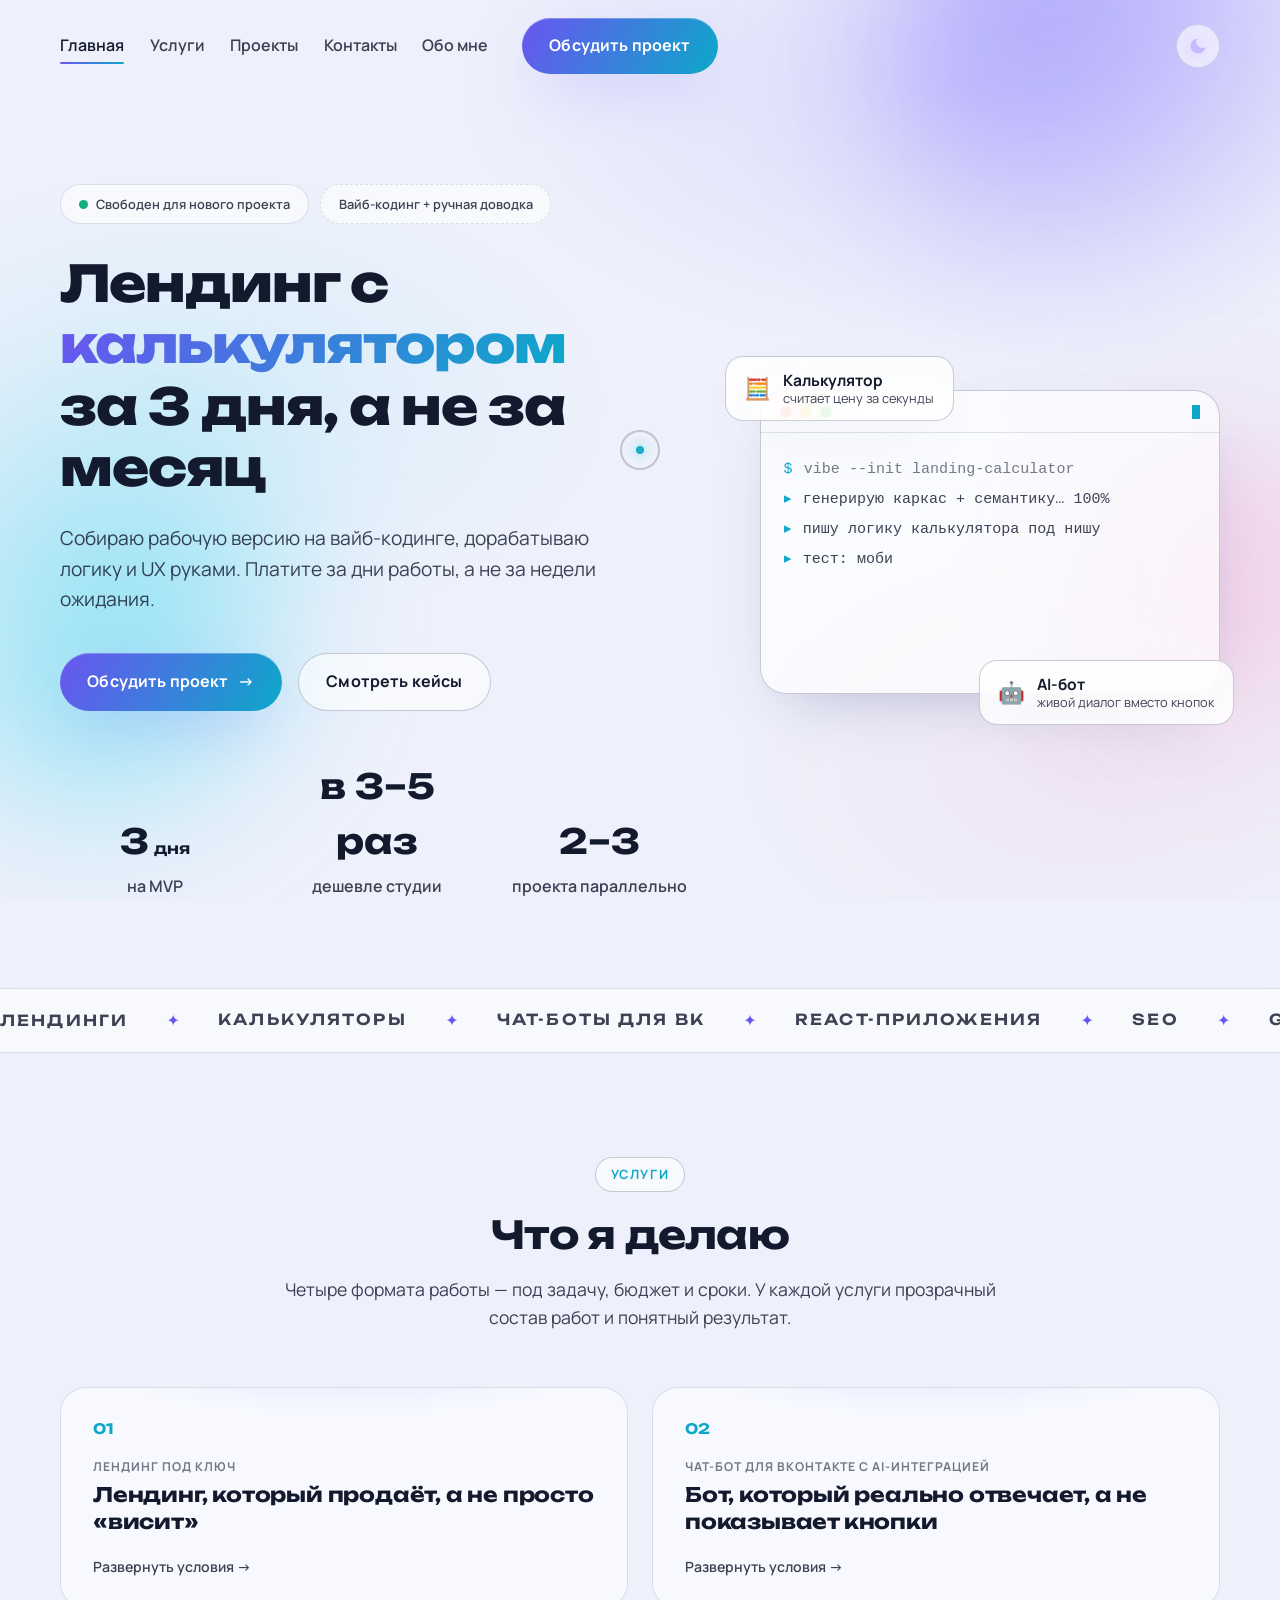
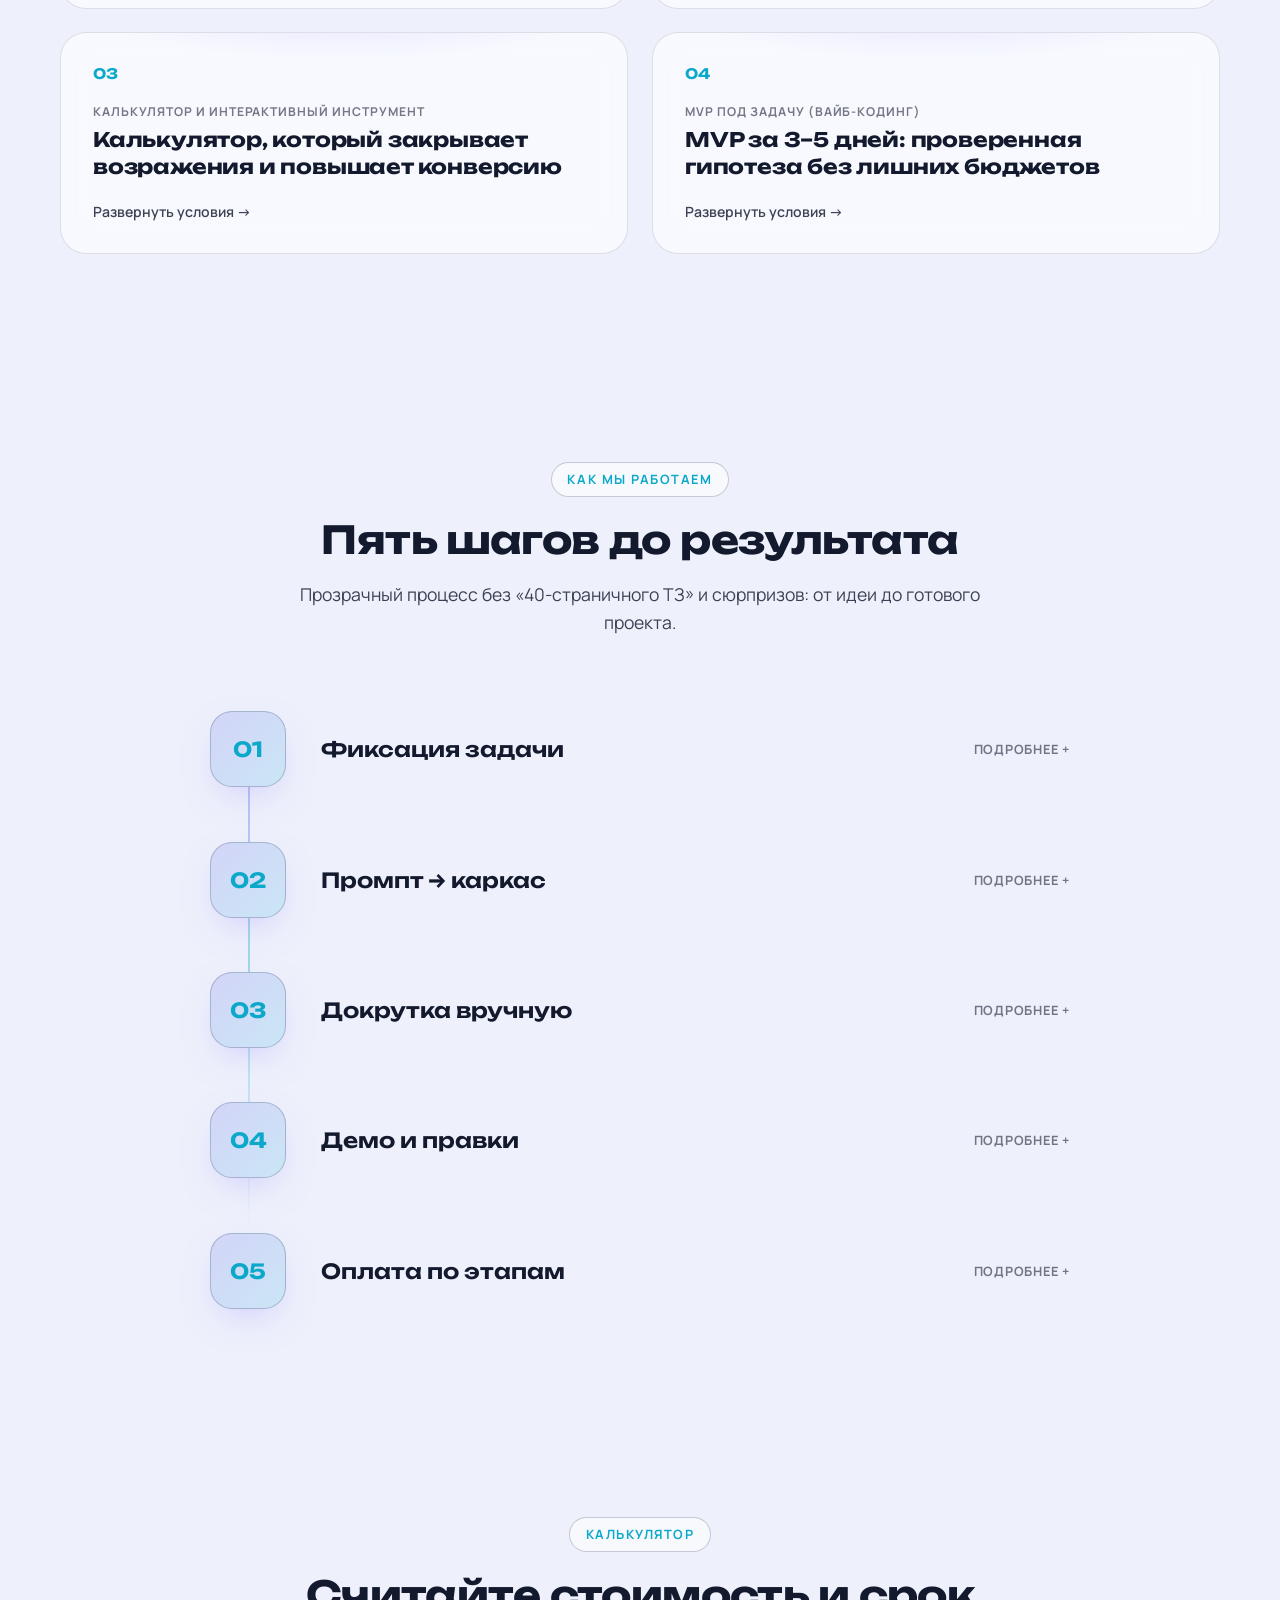
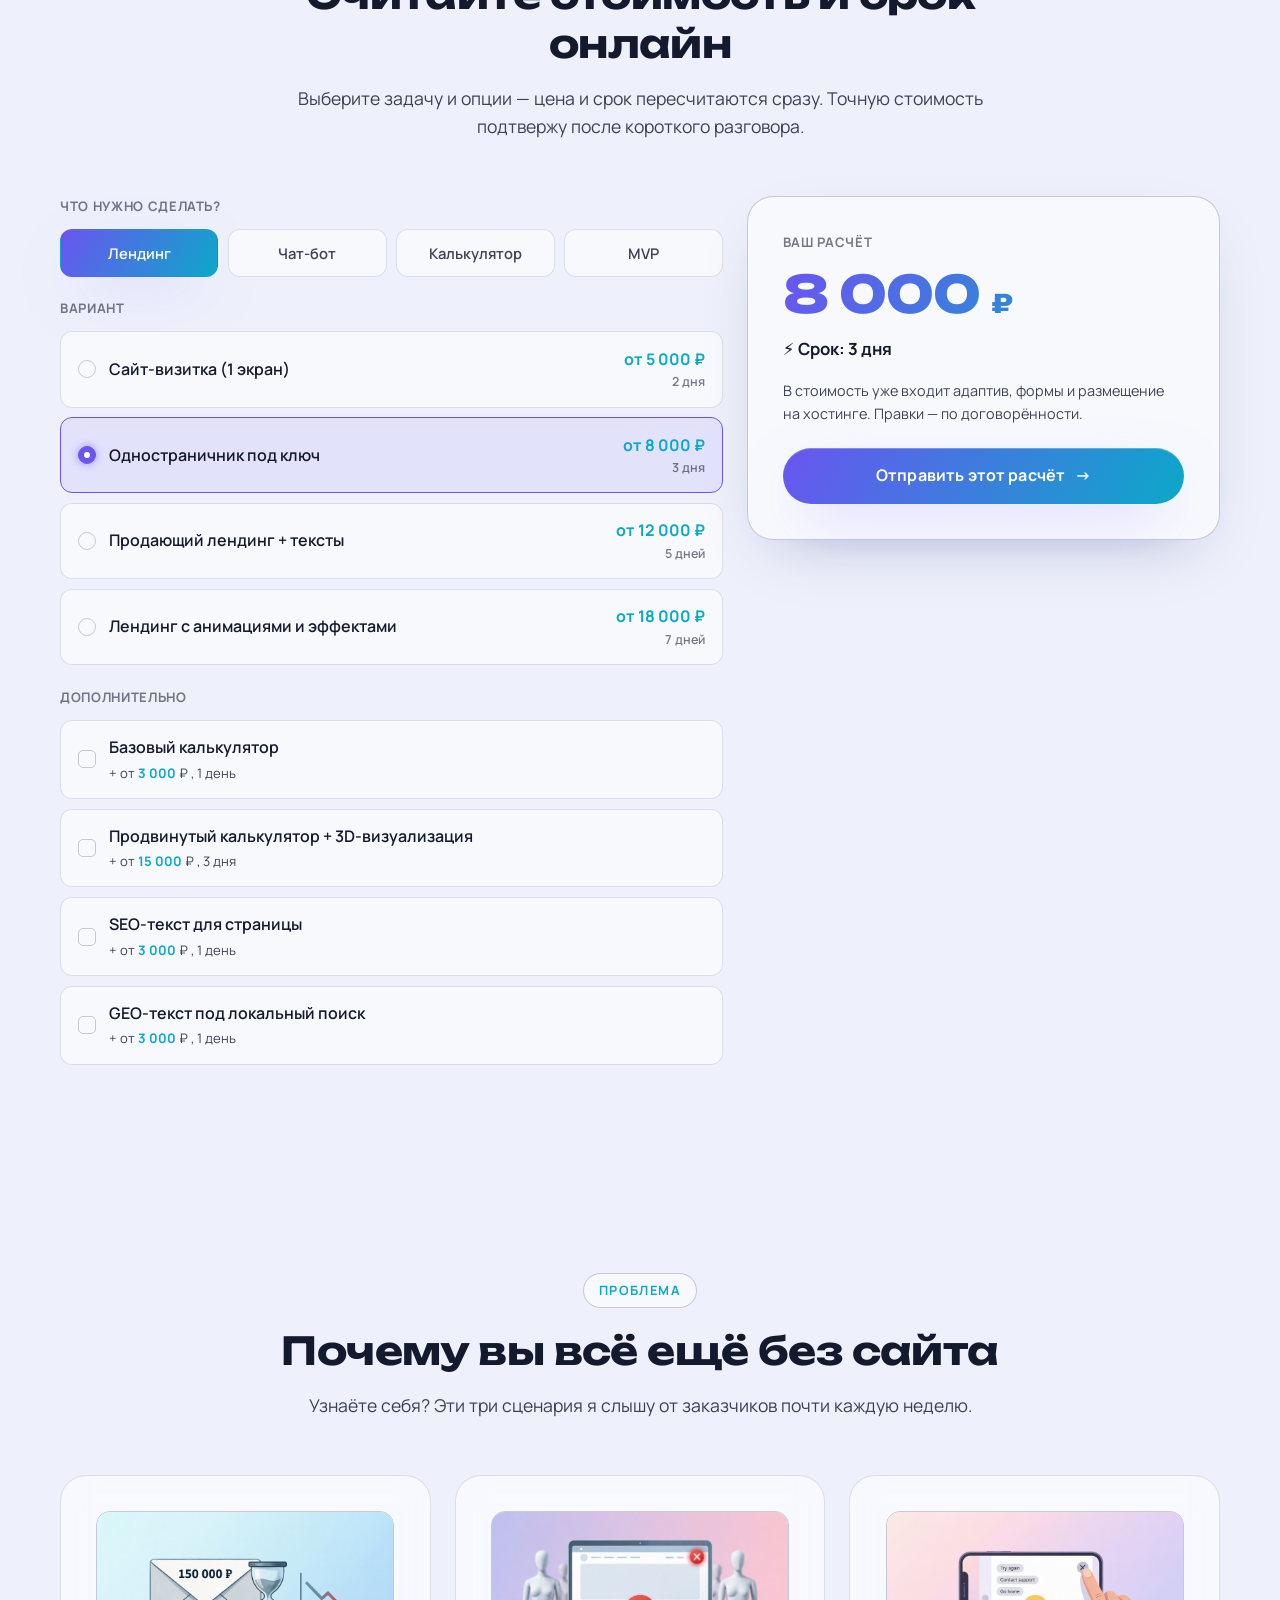
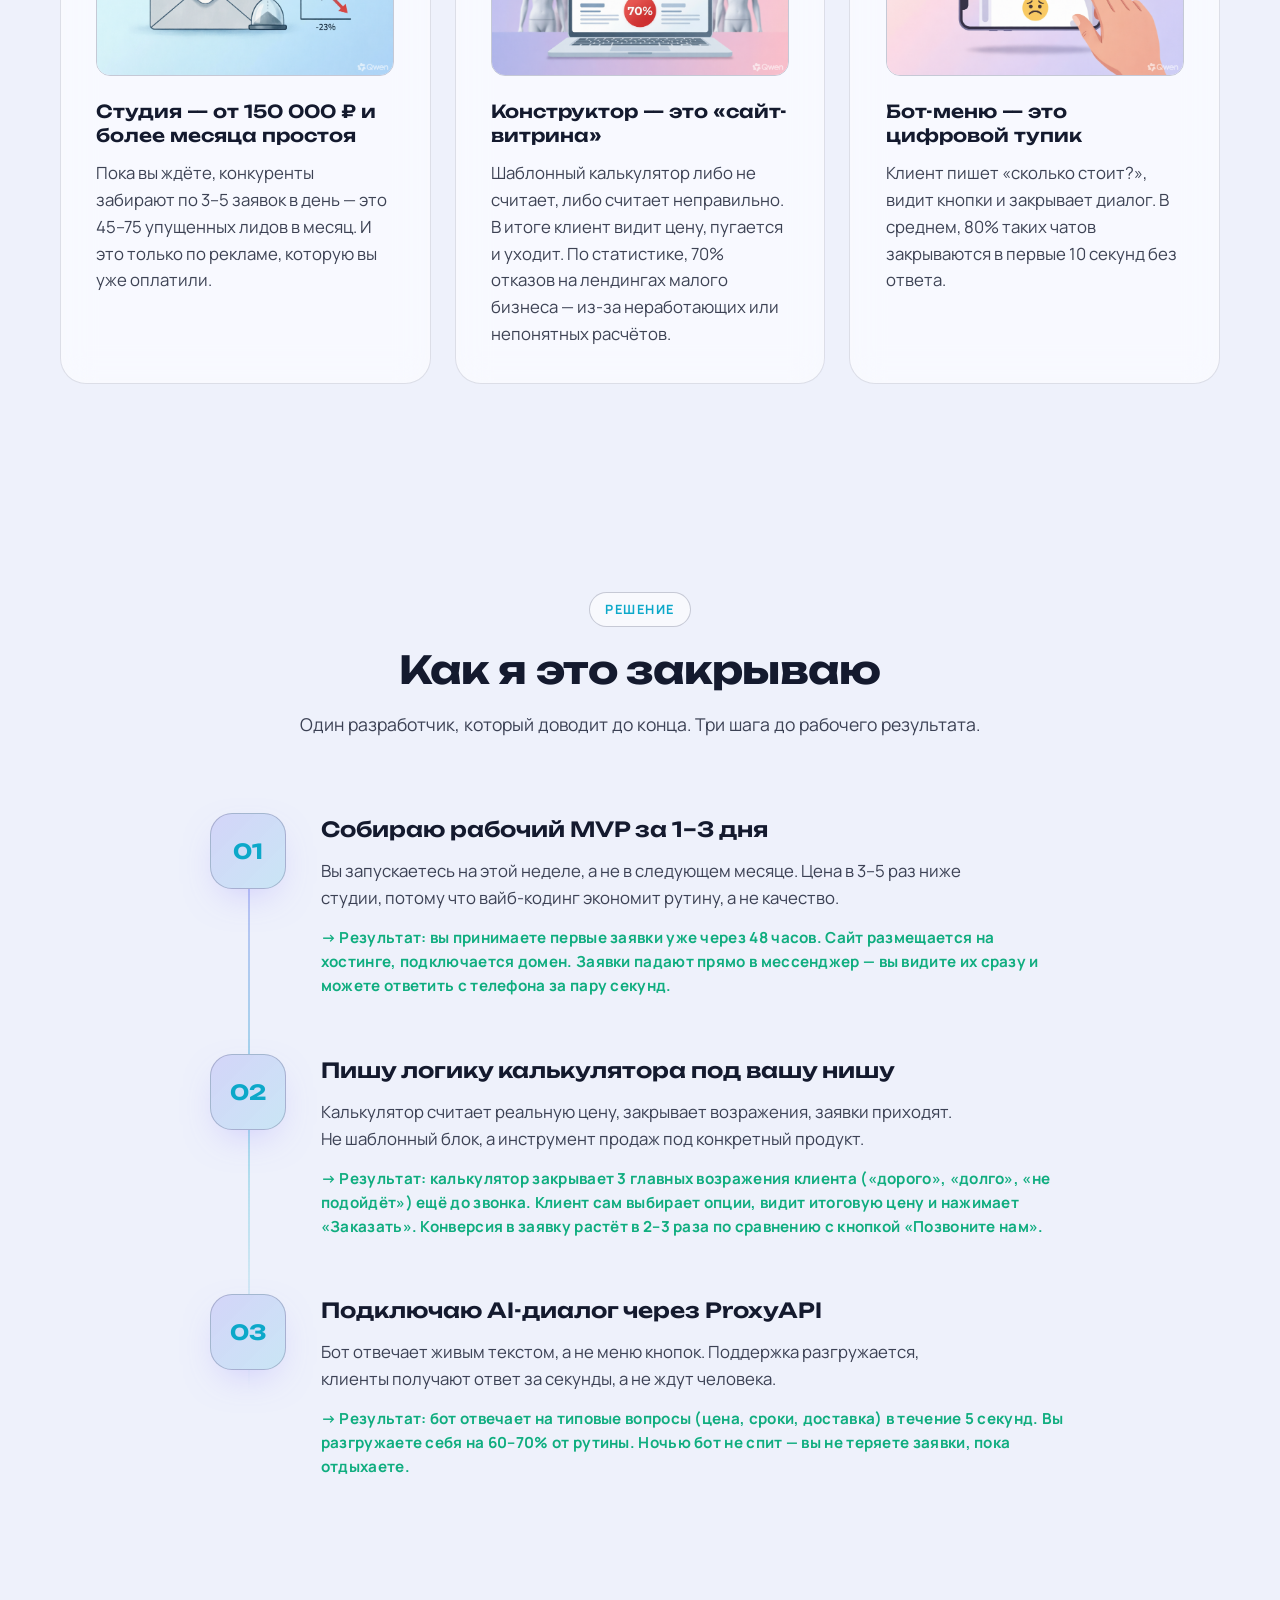
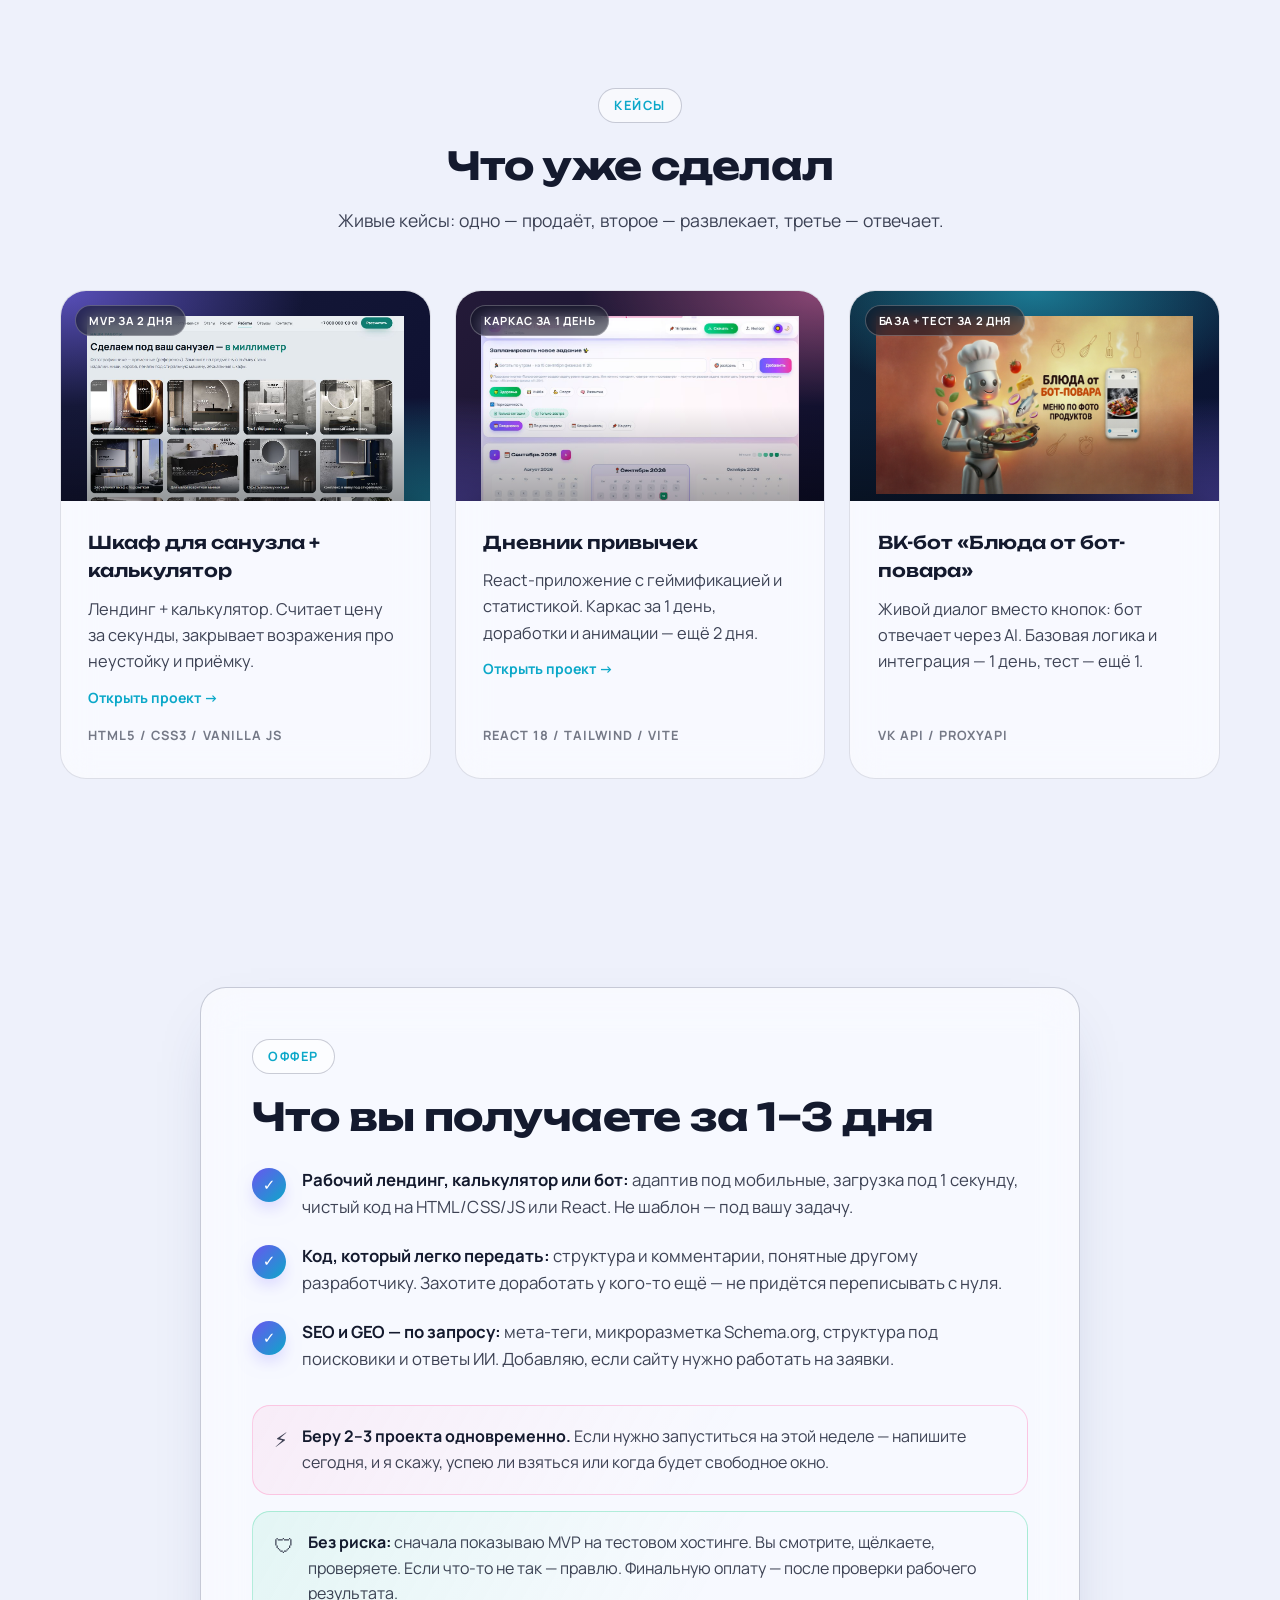
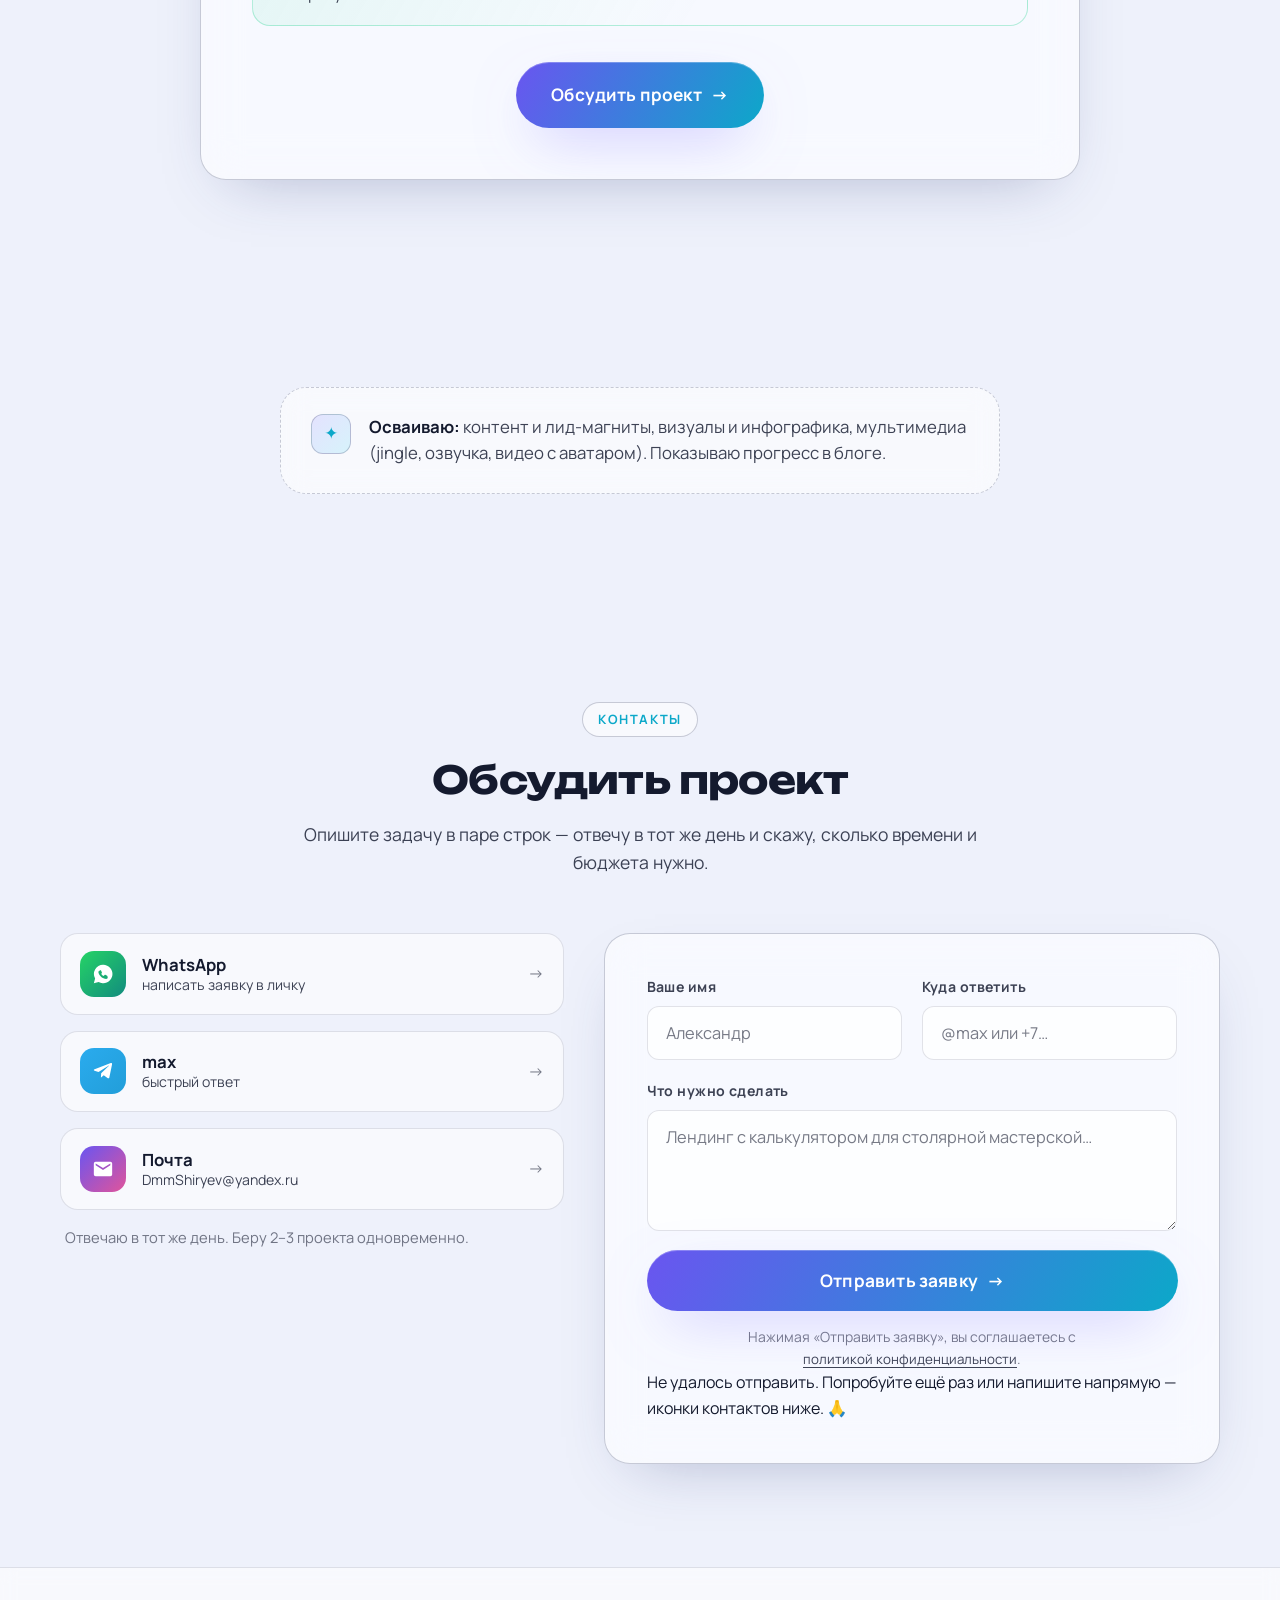
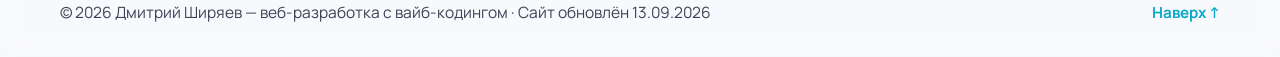
==== index.html @ 28374de6 "Portfolio landing: sites and Telegram bots in 1-3 days + GEO/SEO markup" ====
<!DOCTYPE html>
<html lang="ru">
  <head>
    <meta charset="UTF-8" />
    <meta name="viewport" content="width=device-width, initial-scale=1.0" />
    <title>Дмитрий Ширяев — сайт, калькулятор или бот за 1–3 дня</title>
    <meta name="description" content="Вайб-кодинг + ручная доработка. Рабочий сайт, калькулятор или чат-бот за 1–3 дня. В 3–5 раз дешевле студии. Без шаблонов." />
    <link rel="canonical" href="/" />
    <meta property="og:title" content="Дмитрий Ширяев — сайт или бот за 1–3 дня" />
    <meta property="og:description" content="Лендинг с калькулятором за 3 дня, а не за месяц. Вайб-кодинг + ручная доработка логики и UX." />
    <meta property="og:type" content="website" />
    <meta property="og:locale" content="ru_RU" />
    <meta property="og:url" content="https://dmitry-shiryaev.vercel.app/" />
    <meta name="author" content="Дмитрий Ширяев" />
    <script type="application/ld+json">
    {
      "@context": "https://schema.org",
      "@graph": [
        {
          "@type": "WebSite",
          "@id": "https://dmitry-shiryaev.vercel.app/#website",
          "name": "Дмитрий Ширяев — веб-разработчик",
          "alternateName": "Лендинги, калькуляторы, чат-боты за 1–3 дня",
          "url": "https://dmitry-shiryaev.vercel.app/",
          "inLanguage": "ru",
          "publisher": { "@id": "https://dmitry-shiryaev.vercel.app/#person" }
        },
        {
          "@type": "Person",
          "@id": "https://dmitry-shiryaev.vercel.app/#person",
          "name": "Дмитрий Ширяев",
          "url": "https://dmitry-shiryaev.vercel.app/",
          "jobTitle": "Веб-разработчик (вайб-кодинг)",
          "email": "mailto:DmmShiryev@yandex.ru",
          "knowsAbout": ["лендинги", "калькуляторы цен", "чат-боты с ИИ", "MVP", "SEO", "GEO-продвижение"],
          "sameAs": [
            "https://max.ru/u/f9LHodD0cOKdJPhYGMLWhbecW1BcaRQ_45GFe5sC0_zaYHqW1RkVtHioQXk",
            "https://github.com/dmmshiryaev-bit",
            "https://dmmshiryaev-bit.github.io/habit-tracker"
          ]
        },
        {
          "@type": "WebPage",
          "@id": "https://dmitry-shiryaev.vercel.app/#webpage",
          "url": "https://dmitry-shiryaev.vercel.app/",
          "name": "Дмитрий Ширяев — сайт, калькулятор или бот за 1–3 дня",
          "description": "Вайб-кодинг + ручная доработка. Рабочий сайт, калькулятор или чат-бот за 1–3 дня.",
          "isPartOf": { "@id": "https://dmitry-shiryaev.vercel.app/#website" },
          "about": { "@id": "https://dmitry-shiryaev.vercel.app/#person" },
          "inLanguage": "ru",
          "datePublished": "2026-09-13",
          "dateModified": "2026-09-13"
        }
      ]
    }
    </script>
    <link rel="preconnect" href="https://fonts.googleapis.com" />
    <link rel="preconnect" href="https://fonts.gstatic.com" crossorigin />
    <link href="https://fonts.googleapis.com/css2?family=Manrope:wght@400;500;600;700;800&family=Unbounded:wght@400;500;600;700;800&display=swap" rel="stylesheet" />
    <link rel="stylesheet" href="css/style.css?v=23" />
  </head>
  <body>
    <div class="bg" aria-hidden="true">
      <div class="orb orb--a" data-depth="0.25"></div>
      <div class="orb orb--b" data-depth="0.45"></div>
      <div class="orb orb--c" data-depth="0.15"></div>
      <div class="bg__grid"></div>
    </div>

    <div class="cursor" aria-hidden="true">
      <div class="cursor__dot"></div>
      <div class="cursor__ring"></div>
    </div>

    <header class="header">
      <div class="container header__inner">
        <nav class="nav" id="nav">
          <a href="#hero" class="nav__link">Главная</a>
          <a href="#services" class="nav__link">Услуги</a>
          <a href="#projects" class="nav__link">Проекты</a>
          <a href="#contact" class="nav__link">Контакты</a>
          <a href="about.html" class="nav__link">Обо мне</a>
          <a href="#contact" class="btn btn--primary nav__cta">Обсудить проект</a>
        </nav>
        <div class="header__actions">
          <button class="theme-toggle" id="themeToggle" aria-label="Переключить тему">
            <svg class="theme-toggle__icon theme-toggle__icon--sun" viewBox="0 0 24 24" fill="none" stroke="currentColor" stroke-width="2" stroke-linecap="round">
              <circle cx="12" cy="12" r="4.5"></circle>
              <path d="M12 1.5v2.5M12 20v2.5M3.34 3.34l1.77 1.77M18.89 18.89l1.77 1.77M1.5 12H4M20 12h2.5M3.34 20.66l1.77-1.77M18.89 5.11l1.77-1.77"></path>
            </svg>
            <svg class="theme-toggle__icon theme-toggle__icon--moon" viewBox="0 0 24 24" fill="currentColor">
              <path d="M21 12.79A9 9 0 1 1 11.21 3a7 7 0 0 0 9.79 9.79Z"></path>
            </svg>
          </button>
          <button class="burger" id="burger" aria-label="Меню" aria-expanded="false">
            <span class="burger__line"></span>
            <span class="burger__line"></span>
            <span class="burger__line"></span>
          </button>
        </div>
      </div>
    </header>

    <main>
      <section class="hero" id="hero">
        <div class="container hero__grid">
          <div class="hero__content">
            <div class="hero__badges reveal">
              <span class="chip"><span class="chip__dot"></span>Свободен для нового проекта</span>
              <span class="chip chip--ghost">Вайб-кодинг + ручная доводка</span>
            </div>

            <h1 class="hero__title reveal" data-delay="100">
              Лендинг с <span class="grad">калькулятором</span><br />
              за 3 дня, а не за месяц
            </h1>

            <p class="hero__subtitle reveal" data-delay="200">
              Собираю рабочую версию на вайб-кодинге, дорабатываю логику и UX руками.
              Платите за дни работы, а не за недели ожидания.
            </p>

            <div class="hero__cta reveal" data-delay="300">
              <a href="#contact" class="btn btn--primary" data-magnetic>
                <span class="btn__label">Обсудить проект</span>
                <span class="btn__arrow">→</span>
              </a>
              <a href="#projects" class="btn btn--ghost" data-magnetic>
                <span class="btn__label">Смотреть кейсы</span>
              </a>
            </div>

            <div class="hero__stats reveal" data-delay="400">
              <div class="stat">
                <span class="stat__num"><span data-count="3">0</span><span class="stat__suffix">дня</span></span>
                <span class="stat__label">на MVP</span>
              </div>
              <div class="stat">
                <span class="stat__num">в <span data-count="3">0</span>–<span data-count="5">0</span> раз</span>
                <span class="stat__label">дешевле студии</span>
              </div>
              <div class="stat">
                <span class="stat__num"><span data-count="2">0</span>–<span data-count="3">0</span></span>
                <span class="stat__label">проекта параллельно</span>
              </div>
            </div>
          </div>

          <div class="hero__visual reveal" data-delay="250" data-parallax-scroll="0.12">
            <div class="terminal tilt" data-tilt>
              <div class="terminal__bar">
                <span class="terminal__dot terminal__dot--red"></span>
                <span class="terminal__dot terminal__dot--yellow"></span>
                <span class="terminal__dot terminal__dot--green"></span>
                <span class="terminal__type" id="terminalType"></span>
              </div>
              <div class="terminal__body" id="terminalBody"></div>
            </div>
            <div class="hero__card-float hero__card-float--a" data-depth="0.35">
              <span class="hero__card-float-icon">🧮</span>
              <div class="hero__card-float-text">
                <strong>Калькулятор</strong>
                <span>считает цену за секунды</span>
              </div>
            </div>
            <div class="hero__card-float hero__card-float--b" data-depth="0.5">
              <span class="hero__card-float-icon">🤖</span>
              <div class="hero__card-float-text">
                <strong>AI-бот</strong>
                <span>живой диалог вместо кнопок</span>
              </div>
            </div>
          </div>
        </div>
      </section>

      <div class="marquee" aria-hidden="true">
        <div class="marquee__track">
          <span>Лендинги</span><i>✦</i>
          <span>Калькуляторы</span><i>✦</i>
          <span>Чат-боты для ВК</span><i>✦</i>
          <span>React-приложения</span><i>✦</i>
          <span>SEO</span><i>✦</i>
          <span>GEO</span><i>✦</i>
          <span>Вайб-кодинг</span><i>✦</i>
          <span>Лендинги</span><i>✦</i>
          <span>Калькуляторы</span><i>✦</i>
          <span>Чат-боты для ВК</span><i>✦</i>
          <span>React-приложения</span><i>✦</i>
          <span>SEO</span><i>✦</i>
          <span>GEO</span><i>✦</i>
          <span>Вайб-кодинг</span><i>✦</i>
        </div>
      </div>

      <section class="section services" id="services">
        <div class="container">
          <div class="section__head reveal">
            <span class="section__tag">Услуги</span>
            <h2 class="section__title">Что я делаю</h2>
            <p class="section__sub">Четыре формата работы — под задачу, бюджет и сроки. У каждой услуги прозрачный состав работ и понятный результат.</p>
          </div>

          <div class="services__grid">
            <button type="button" class="service-tile reveal" data-service-open="serviceModal1" aria-haspopup="dialog">
              <span class="service-tile__num">01</span>
              <span class="service-tile__label">Лендинг под ключ</span>
              <h3 class="service-tile__title">Лендинг, который продаёт, а не просто «висит»</h3>
              <span class="service-tile__hint">Развернуть условия →</span>
            </button>

            <button type="button" class="service-tile reveal" data-delay="100" data-service-open="serviceModal2" aria-haspopup="dialog">
              <span class="service-tile__num">02</span>
              <span class="service-tile__label">Чат-бот для ВКонтакте с AI-интеграцией</span>
              <h3 class="service-tile__title">Бот, который реально отвечает, а не показывает кнопки</h3>
              <span class="service-tile__hint">Развернуть условия →</span>
            </button>

            <button type="button" class="service-tile reveal" data-delay="200" data-service-open="serviceModal3" aria-haspopup="dialog">
              <span class="service-tile__num">03</span>
              <span class="service-tile__label">Калькулятор и интерактивный инструмент</span>
              <h3 class="service-tile__title">Калькулятор, который закрывает возражения и повышает конверсию</h3>
              <span class="service-tile__hint">Развернуть условия →</span>
            </button>

            <button type="button" class="service-tile reveal" data-delay="300" data-service-open="serviceModal4" aria-haspopup="dialog">
              <span class="service-tile__num">04</span>
              <span class="service-tile__label">MVP под задачу (вайб-кодинг)</span>
              <h3 class="service-tile__title">MVP за 3–5 дней: проверенная гипотеза без лишних бюджетов</h3>
              <span class="service-tile__hint">Развернуть условия →</span>
            </button>
          </div>
        </div>
      </section>

      <section class="section process">
        <div class="container">
          <div class="section__head reveal">
            <span class="section__tag">Как мы работаем</span>
            <h2 class="section__title">Пять шагов до результата</h2>
            <p class="section__sub">Прозрачный процесс без «40-страничного ТЗ» и сюрпризов: от идеи до готового проекта.</p>
          </div>

          <div class="solution__list process__list">
            <article class="solution-item reveal">
              <button type="button" class="solution-item__toggle" aria-expanded="false" aria-controls="processStep1">
                <span class="solution-item__num">01</span>
                <span class="solution-item__text">
                  <span class="solution-item__name">Фиксация задачи</span>
                </span>
                <span class="solution-item__hint" aria-hidden="true"></span>
              </button>
              <div class="solution-item__panel" id="processStep1">
                <p>
                  Ты присылаешь идею, примеры, боли. Я задаю уточняющие вопросы и фиксирую
                  требования в одном документе — без 40 страниц.
                </p>
              </div>
            </article>
            <article class="solution-item reveal" data-delay="100">
              <button type="button" class="solution-item__toggle" aria-expanded="false" aria-controls="processStep2">
                <span class="solution-item__num">02</span>
                <span class="solution-item__text">
                  <span class="solution-item__name">Промпт → каркас</span>
                </span>
                <span class="solution-item__hint" aria-hidden="true"></span>
              </button>
              <div class="solution-item__panel" id="processStep2">
                <p>Генерирую базовый код в Open Code. Это экономит 1–2 дня на рутине.</p>
              </div>
            </article>
            <article class="solution-item reveal" data-delay="200">
              <button type="button" class="solution-item__toggle" aria-expanded="false" aria-controls="processStep3">
                <span class="solution-item__num">03</span>
                <span class="solution-item__text">
                  <span class="solution-item__name">Докрутка вручную</span>
                </span>
                <span class="solution-item__hint" aria-hidden="true"></span>
              </button>
              <div class="solution-item__panel" id="processStep3">
                <p>
                  Добавляю логику, UX, анимации, тесты. Проверяю на реальных сценариях:
                  что если нажать не туда, что если медленный интернет.
                </p>
              </div>
            </article>
            <article class="solution-item reveal" data-delay="300">
              <button type="button" class="solution-item__toggle" aria-expanded="false" aria-controls="processStep4">
                <span class="solution-item__num">04</span>
                <span class="solution-item__text">
                  <span class="solution-item__name">Демо и правки</span>
                </span>
                <span class="solution-item__hint" aria-hidden="true"></span>
              </button>
              <div class="solution-item__panel" id="processStep4">
                <p>
                  Показываю MVP на тестовом хостинге. Ты щёлкаешь, проверяешь.
                  Если нужно — правлю.
                </p>
              </div>
            </article>
            <article class="solution-item reveal" data-delay="400">
              <button type="button" class="solution-item__toggle" aria-expanded="false" aria-controls="processStep5">
                <span class="solution-item__num">05</span>
                <span class="solution-item__text">
                  <span class="solution-item__name">Оплата по этапам</span>
                </span>
                <span class="solution-item__hint" aria-hidden="true"></span>
              </button>
              <div class="solution-item__panel" id="processStep5">
                <div class="process__pay">
                  <h4 class="process__pay-title">Схема оплаты — прозрачная и безопасная для обеих сторон</h4>
                  <p class="process__pay-intro">Плати поэтапно — без стресса и рисков. Я не прошу 100 % вперёд.</p>
                  <ul class="process__pay-list">
                    <li>
                      <span class="process__pay-percent">40 %</span>
                      <span class="process__pay-desc">— когда утвердили задачу и договорились по срокам. Это фиксирует старт: я беру проект в работу, мы двигаемся дальше.</span>
                    </li>
                    <li>
                      <span class="process__pay-percent">40 %</span>
                      <span class="process__pay-desc">— когда ты видишь первый рабочий результат (MVP) и понимаешь, что идём в нужную сторону. На этом этапе ты уже можешь пощёлкать, проверить логику, дать первые правки.</span>
                    </li>
                    <li>
                      <span class="process__pay-percent">20 %</span>
                      <span class="process__pay-desc">— в самом конце, когда всё докручено, загружено и готово к работе: правки учтены, деплой сделан, доступы и материалы переданы.</span>
                    </li>
                  </ul>
                  <p class="process__pay-closing">Никаких сюрпризов: ты контролируешь процесс на каждом этапе, а я делаю так, чтобы тебе хотелось спокойно закрыть финальный платёж. 😊</p>
                </div>
              </div>
            </article>
          </div>
        </div>
      </section>

      <section class="section calculator" id="calc">
        <div class="container">
          <div class="section__head reveal">
            <span class="section__tag">Калькулятор</span>
            <h2 class="section__title">Считайте стоимость и срок онлайн</h2>
            <p class="section__sub">Выберите задачу и опции — цена и срок пересчитаются сразу. Точную стоимость подтвержу после короткого разговора.</p>
          </div>

          <div class="calc reveal">
            <div class="calc__side">
              <div class="calc__pool">
                <span class="calc__label">Что нужно сделать?</span>
                <div class="calc__services">
                  <button type="button" class="calc-service is-active" data-calc-service="landing">Лендинг</button>
                  <button type="button" class="calc-service" data-calc-service="bot">Чат-бот</button>
                  <button type="button" class="calc-service" data-calc-service="calc">Калькулятор</button>
                  <button type="button" class="calc-service" data-calc-service="mvp">MVP</button>
                </div>
              </div>

              <div class="calc__pool">
                <span class="calc__label">Вариант</span>
                <div class="calc__radios" id="calcBase"></div>
              </div>

              <div class="calc__pool">
                <span class="calc__label">Дополнительно</span>
                <div class="calc__checks" id="calcOptions"></div>
              </div>
            </div>

            <div class="calc__result">
              <span class="calc__label">Ваш расчёт</span>
              <div class="calc__price"><span id="calcPrice">6 000</span> <span class="calc__cur">₽</span></div>
              <div class="calc__time" id="calcTime">Срок: 2–3 дня</div>
              <p class="calc__note">В стоимость уже входит адаптив, формы и размещение на хостинге. Правки — по договорённости.</p>
              <a href="#contact" class="btn btn--primary calc__cta" id="calcSubmit">
                <span class="btn__label">Отправить этот расчёт</span>
                <span class="btn__arrow">→</span>
              </a>
            </div>
          </div>
        </div>
      </section>

      <section class="section pains" id="about">
        <div class="container">
          <div class="section__head reveal">
            <span class="section__tag">Проблема</span>
            <h2 class="section__title">Почему вы всё ещё без сайта</h2>
            <p class="section__sub">Узнаёте себя? Эти три сценария я слышу от заказчиков почти каждую неделю.</p>
          </div>

          <div class="pains__grid reveal-group">
            <article class="card-tile card-tile--pain">
              <img class="card-tile__img" src="img/Студия.png" alt="Студия" />
              <h3 class="card-tile__title">Студия — от 150 000 ₽ и более месяца простоя</h3>
              <p class="card-tile__text">
                Пока вы ждёте, конкуренты забирают по 3–5 заявок в день — это 45–75
                упущенных лидов в месяц. И это только по рекламе, которую вы уже
                оплатили.
              </p>
            </article>
            <article class="card-tile card-tile--pain">
              <img class="card-tile__img" src="img/Калькулятор.png" alt="Калькулятор" />
              <h3 class="card-tile__title">Конструктор — это «сайт-витрина»</h3>
              <p class="card-tile__text">
                Шаблонный калькулятор либо не считает, либо считает неправильно. В итоге
                клиент видит цену, пугается и уходит. По статистике, 70% отказов на
                лендингах малого бизнеса — из-за неработающих или непонятных расчётов.
              </p>
            </article>
            <article class="card-tile card-tile--pain">
              <img class="card-tile__img" src="img/чатт_бот.png" alt="Чат-бот" />
              <h3 class="card-tile__title">Бот-меню — это цифровой тупик</h3>
              <p class="card-tile__text">
                Клиент пишет «сколько стоит?», видит кнопки и закрывает диалог. В
                среднем, 80% таких чатов закрываются в первые 10 секунд без ответа.
              </p>
            </article>
          </div>
        </div>
      </section>

      <section class="section solution" id="process">
        <div class="container">
          <div class="section__head reveal">
            <span class="section__tag">Решение</span>
            <h2 class="section__title">Как я это закрываю</h2>
            <p class="section__sub">Один разработчик, который доводит до конца. Три шага до рабочего результата.</p>
          </div>

          <div class="solution__list">
            <article class="solution-item reveal">
              <span class="solution-item__num">01</span>
              <div class="solution-item__content">
                <h3>Собираю рабочий MVP за 1–3 дня</h3>
                <p>
                  Вы запускаетесь на этой неделе, а не в следующем месяце. Цена в 3–5 раз ниже
                  студии, потому что вайб-кодинг экономит рутину, а не качество.
                </p>
                <span class="solution-item__result">→ Результат: вы принимаете первые заявки уже через 48 часов. Сайт размещается на хостинге, подключается домен. Заявки падают прямо в мессенджер — вы видите их сразу и можете ответить с телефона за пару секунд.</span>
              </div>
            </article>
            <article class="solution-item reveal" data-delay="100">
              <span class="solution-item__num">02</span>
              <div class="solution-item__content">
                <h3>Пишу логику калькулятора под вашу нишу</h3>
                <p>
                  Калькулятор считает реальную цену, закрывает возражения, заявки приходят.
                  Не шаблонный блок, а инструмент продаж под конкретный продукт.
                </p>
                <span class="solution-item__result">→ Результат: калькулятор закрывает 3 главных возражения клиента («дорого», «долго», «не подойдёт») ещё до звонка. Клиент сам выбирает опции, видит итоговую цену и нажимает «Заказать». Конверсия в заявку растёт в 2–3 раза по сравнению с кнопкой «Позвоните нам».</span>
              </div>
            </article>
            <article class="solution-item reveal" data-delay="200">
              <span class="solution-item__num">03</span>
              <div class="solution-item__content">
                <h3>Подключаю AI-диалог через ProxyAPI</h3>
                <p>
                  Бот отвечает живым текстом, а не меню кнопок. Поддержка разгружается,
                  клиенты получают ответ за секунды, а не ждут человека.
                </p>
                <span class="solution-item__result">→ Результат: бот отвечает на типовые вопросы (цена, сроки, доставка) в течение 5 секунд. Вы разгружаете себя на 60–70% от рутины. Ночью бот не спит — вы не теряете заявки, пока отдыхаете.</span>
              </div>
            </article>
          </div>
        </div>
      </section>

      <section class="section projects" id="projects">
        <div class="container">
          <div class="section__head reveal">
            <span class="section__tag">Кейсы</span>
            <h2 class="section__title">Что уже сделал</h2>
            <p class="section__sub">Живые кейсы: одно — продаёт, второе — развлекает, третье — отвечает.</p>
          </div>

          <div class="projects__grid reveal-group">
            <article class="project-card tilt" data-tilt>
              <div class="project-card__screen project-card__screen--calc">
                <img class="project-card__img" src="img/шкаф.jpg" alt="Лендинг с калькулятором — Шкаф для санузла" loading="lazy" />
                <span class="project-card__tag">MVP за 2 дня</span>
              </div>
              <div class="project-card__body">
                <h3 class="project-card__title">Шкаф для санузла + калькулятор</h3>
                <p class="project-card__desc">
                  Лендинг + калькулятор. Считает цену за секунды, закрывает возражения про
                  неустойку и приёмку.
                </p>
                <a class="project-card__link" href="https://billowing-boat-d3ac.dmmshiryaev.workers.dev/" target="_blank" rel="noopener">Открыть проект →</a>
                <div class="project-card__meta">HTML5 / CSS3 / Vanilla JS</div>
              </div>
            </article>

            <article class="project-card tilt" data-tilt>
              <div class="project-card__screen project-card__screen--habit">
                <img class="project-card__img" src="img/трекер привычек.jpg" alt="Дневник привычек — трекер привычек" loading="lazy" />
                <span class="project-card__tag">Каркас за 1 день</span>
              </div>
              <div class="project-card__body">
                <h3 class="project-card__title">Дневник привычек</h3>
                <p class="project-card__desc">
                  React-приложение с геймификацией и статистикой. Каркас за 1 день,
                  доработки и анимации — ещё 2 дня.
                </p>
                <a class="project-card__link" href="https://dmmshiryaev-bit.github.io/habit-tracker" target="_blank" rel="noopener">Открыть проект →</a>
                <div class="project-card__meta">React 18 / Tailwind / Vite</div>
              </div>
            </article>

            <article class="project-card tilt" data-tilt>
              <div class="project-card__screen project-card__screen--bot">
                <img class="project-card__img" src="img/чат  бот.png" alt="ВК-бот «Блюда от бот-повара»" loading="lazy" />
                <span class="project-card__tag">База + тест за 2 дня</span>
              </div>
              <div class="project-card__body">
                <h3 class="project-card__title">ВК-бот «Блюда от бот-повара»</h3>
                <p class="project-card__desc">
                  Живой диалог вместо кнопок: бот отвечает через AI. Базовая логика и
                  интеграция — 1 день, тест — ещё 1.
                </p>
                <div class="project-card__meta">VK API / ProxyAPI</div>
              </div>
            </article>
          </div>
        </div>
      </section>

      <section class="section offer" id="offer">
        <div class="container">
          <div class="offer-box reveal" data-tilt>
            <div class="offer-box__glow"></div>
            <div class="section__head section__head--left reveal">
              <span class="section__tag">Оффер</span>
              <h2 class="section__title">Что вы получаете за 1–3 дня</h2>
            </div>

            <ul class="offer__list">
              <li>
                <span class="offer__check">✓</span>
                <div>
                  <strong>Рабочий лендинг, калькулятор или бот:</strong>
                  адаптив под мобильные, загрузка под 1 секунду, чистый код на HTML/CSS/JS
                  или React. Не шаблон — под вашу задачу.
                </div>
              </li>
              <li>
                <span class="offer__check">✓</span>
                <div>
                  <strong>Код, который легко передать:</strong>
                  структура и комментарии, понятные другому разработчику. Захотите доработать
                  у кого-то ещё — не придётся переписывать с нуля.
                </div>
              </li>
              <li>
                <span class="offer__check">✓</span>
                <div>
                  <strong>SEO и GEO — по запросу:</strong>
                  мета-теги, микроразметка Schema.org, структура под поисковики и ответы ИИ.
                  Добавляю, если сайту нужно работать на заявки.
                </div>
              </li>
            </ul>

            <div class="offer__notes">
              <div class="note note--urgency">
                <span class="note__icon">⚡</span>
                <p><strong>Беру 2–3 проекта одновременно.</strong> Если нужно запуститься на этой
                неделе — напишите сегодня, и я скажу, успею ли взяться или когда будет свободное окно.</p>
              </div>
              <div class="note note--risk">
                <span class="note__icon">🛡</span>
                <p><strong>Без риска:</strong> сначала показываю MVP на тестовом хостинге. Вы смотрите,
                щёлкаете, проверяете. Если что-то не так — правлю. Финальную оплату — после проверки
                рабочего результата.</p>
              </div>
            </div>

            <div class="offer__cta">
              <a href="#contact" class="btn btn--primary btn--lg" data-magnetic>
                <span class="btn__label">Обсудить проект</span>
                <span class="btn__arrow">→</span>
              </a>
            </div>
          </div>
        </div>
      </section>

      <section class="section learning">
        <div class="container">
          <div class="learning-box reveal">
            <span class="learning-box__spark">✦</span>
            <p>
              <strong>Осваиваю:</strong> контент и лид-магниты, визуалы и инфографика,
              мультимедиа (jingle, озвучка, видео с аватаром). Показываю прогресс в блоге.
            </p>
          </div>
        </div>
      </section>

      <section class="section contact" id="contact">
        <div class="container">
          <div class="section__head reveal">
            <span class="section__tag">Контакты</span>
            <h2 class="section__title">Обсудить проект</h2>
            <p class="section__sub">
              Опишите задачу в паре строк — отвечу в тот же день и скажу, сколько времени и
              бюджета нужно.
            </p>
          </div>

          <div class="contact__grid">
            <div class="contact__info reveal">
              <div class="contact__card">
                <a href="https://api.whatsapp.com/send?phone=79648342726&text=%D0%97%D0%B4%D1%80%D0%B0%D0%B2%D1%81%D1%82%D0%B2%D1%83%D0%B9%D1%82%D0%B5!%20%D0%A5%D0%BE%D1%87%D1%83%20%D0%BE%D0%B1%D1%81%D1%83%D0%B4%D0%B8%D1%82%D1%8C%20%D0%BF%D1%80%D0%BE%D0%B5%D0%BA%D1%82." target="_blank" rel="noopener" class="contact__link" data-magnetic>
                  <span class="contact__link-icon contact__link-icon--wa">
                    <svg viewBox="0 0 24 24" fill="currentColor"><path d="M12 2a10 10 0 0 0-8.6 15L2 22l5.2-1.4A10 10 0 1 0 12 2Zm5.3 14.2c-.2.6-1.2 1.2-1.7 1.2-.4.1-1 .1-1.6-.1a14 14 0 0 1-1.5-.6c-2.6-1.1-4.3-3.8-4.4-4-.1-.2-1.1-1.4-1.1-2.7S8.3 8.5 8.5 8.3c.1-.2.4-.3.5-.3h.5c.1 0 .3 0 .5.4l.8 2c.1.1.1.3 0 .4l-.5.6c-.1.2-.2.3-.1.5.5.9 1.3 1.7 2.1 2.1.3.2.5.1.7-.1l1-1c.2-.2.3-.2.5-.1l2 1c.2.1.4.2.4.3.1.2.1.7-.1 1.1Z"/></svg>
                  </span>
                  <span class="contact__link-text">
                    <strong>WhatsApp</strong>
                    <small>написать заявку в личку</small>
                  </span>
                  <span class="contact__link-arr">→</span>
                </a>
              </div>
              <div class="contact__card">
                <a href="https://max.ru/u/f9LHodD0cOKdJPhYGMLWhbecW1BcaRQ_45GFe5sC0_zaYHqW1RkVtHioQXk" target="_blank" rel="noopener" class="contact__link" data-magnetic>
                  <span class="contact__link-icon contact__link-icon--tg">
                    <svg viewBox="0 0 24 24" fill="currentColor"><path d="M21.9 4.6 18.9 19c-.2 1-.8 1.2-1.6.8l-4.5-3.3-2.2 2.1c-.2.2-.4.4-.9.4l.3-4.6L18.5 6.4c.3-.3-.1-.4-.5-.2L7.1 13l-4.4-1.4c-1-.3-1-1 .2-1.4l17.6-6.8c.8-.3 1.5.2 1.4 1.2Z"/></svg>
                  </span>
                  <span class="contact__link-text">
                    <strong>mах</strong>
                    <small>быстрый ответ</small>
                  </span>
                  <span class="contact__link-arr">→</span>
                </a>
              </div>
              <div class="contact__card">
                <a href="mailto:DmmShiryev@yandex.ru" class="contact__link" data-magnetic>
                  <span class="contact__link-icon contact__link-icon--mail">
                    <svg viewBox="0 0 24 24" fill="currentColor"><path d="M20 4H4a2 2 0 0 0-2 2v12a2 2 0 0 0 2 2h16a2 2 0 0 0 2-2V6a2 2 0 0 0-2-2Zm0 4-8 5-8-5V6l8 5 8-5v2Z"/></svg>
                  </span>
                  <span class="contact__link-text">
                    <strong>Почта</strong>
                    <small>DmmShiryev@yandex.ru</small>
                  </span>
                  <span class="contact__link-arr">→</span>
                </a>
              </div>
              <p class="contact__hint">Отвечаю в тот же день. Беру 2–3 проекта одновременно.</p>
            </div>

            <form class="contact__form reveal" data-delay="150" id="contactForm" novalidate>
              <div class="form__row">
                <label class="form__field">
                  <span class="form__label">Ваше имя</span>
                  <input type="text" name="name" class="form__input" placeholder="Александр" required />
                </label>
                <label class="form__field">
                  <span class="form__label">Куда ответить</span>
                  <input type="text" name="contact" class="form__input" placeholder="@mах или +7…" required />
                </label>
              </div>
              <label class="form__field">
                <span class="form__label">Что нужно сделать</span>
                <textarea name="message" class="form__input form__input--area" rows="4" placeholder="Лендинг с калькулятором для столярной мастерской…" required></textarea>
              </label>
              <button type="submit" class="btn btn--primary btn--lg form__submit" data-magnetic>
                <span class="btn__label">Отправить заявку</span>
                <span class="btn__arrow">→</span>
              </button>
              <p class="form__consent">
                Нажимая «Отправить заявку», вы соглашаетесь с
                <button type="button" class="form__consent-link" data-consent-open>политикой конфиденциальности</button>.
              </p>
              <p class="form__success" id="formSuccess">Заявка отправлена! Отвечу в тот же день — проверяйте мессенджер. ✅</p>
              <p class="form__error" id="formError">Не удалось отправить. Попробуйте ещё раз или напишите напрямую — иконки контактов ниже. 🙏</p>
            </form>
          </div>
        </div>
      </section>
    </main>

    <div class="expander" id="serviceModal1" role="dialog" aria-modal="true" aria-hidden="true" aria-labelledby="serviceTitle1">
      <div class="expander__backdrop" data-service-close></div>
      <div class="expander__card">
        <button class="expander__close" data-service-close aria-label="Закрыть">✕</button>
        <span class="expander__tag">Услуга 01 · Лендинг под ключ</span>
        <h2 class="expander__title" id="serviceTitle1">Лендинг, который продаёт, а не просто «висит»</h2>
        <div class="expander__body">
          <p class="expander__text">
            Делаю лендинги и многостраничники, где каждая секция закрывает конкретное
            возражение клиента. Сразу встраиваю рабочие инструменты: формы, адаптив.
            Не делаю «картинку ради картинки»: если блок не влияет на конверсию — его
            не будет.
          </p>
          <h3 class="expander__subtitle">Что входит в базовую стоимость</h3>
          <ul class="expander__list">
            <li>вёрстка на HTML/CSS + Vanilla JS или React (по задаче);</li>
            <li>адаптив под мобильные и планшеты;</li>
            <li>формы с отправкой в выбранный мессенджер.</li>
          </ul>
          <h3 class="expander__subtitle">Опции (оплачиваются отдельно)</h3>
          <ul class="expander__list">
            <li>
              <strong>Базовый калькулятор.</strong> Простая логика: фиксированные цены,
              наценки, скидки, выбор опций из списка. Результат: клиент сразу видит
              итоговую стоимость без звонка — конверсия растёт за счёт прозрачности.
            </li>
            <li>
              <strong>Продвинутый калькулятор + 3D-визуализация.</strong> Полноценная
              расчётная логика: габариты, подбор оборудования, сезонные коэффициенты,
              ограничения по размерам, вывод детализированной сметы. Плюс —
              интерактивная 3D-визуализация: клиент двигает ползунки — и сразу видит,
              как меняется модель (например, меняешь размер бассейна — пересчитываются
              объём и оборудование, а 3D-объект обновляется в реальном времени).
              Результат: инструмент закрывает 3 главных возражения («дорого», «долго»,
              «не подойдёт») ещё до звонка, а визуализация помогает принять решение
              быстрее.
            </li>
            <li>
              <strong>SEO-оптимизация.</strong> Подбор семантики, проработка заголовков
              H1–H3, мета-тегов, валидного HTML, оптимизация скорости загрузки.
              Результат: лендинг сразу готов к органическому трафику, без необходимости
              потом «переделывать всё ради SEO».
            </li>
            <li>
              <strong>GEO-подготовка под локальный поиск и нейросети.</strong> Включение
              гео-фраз (город, район, ориентиры), разметка Schema.org для контактов и
              услуг, подготовка FAQ в формате «вопрос-ответ» — чтобы лендинг чаще попадал
              в выдачу по локальным запросам и в ответы нейросетей (Яндекс Нейро, Алиса).
            </li>
          </ul>
          <p class="expander__result">
            → Результат: готовый сайт на хостинге (GitHub Pages или другой),
            подключённый домен, понятная структура проекта, чтобы другой разработчик мог
            подхватить. Ты получаешь не «красивую картинку», а инструмент, который
            собирает заявки.
          </p>
          <a href="#calc" class="btn btn--primary" data-magnetic data-calc-open="landing">
            <span class="btn__label">Рассчитать стоимость моего лендинга (с указанием нужных опций)</span>
          </a>
        </div>
      </div>
    </div>

    <div class="expander" id="serviceModal2" role="dialog" aria-modal="true" aria-hidden="true" aria-labelledby="serviceTitle2">
      <div class="expander__backdrop" data-service-close></div>
      <div class="expander__card">
        <button class="expander__close" data-service-close aria-label="Закрыть">✕</button>
        <span class="expander__tag">Услуга 02 · Чат-бот для ВКонтакте с AI-интеграцией</span>
        <h2 class="expander__title" id="serviceTitle2">Бот, который реально отвечает, а не показывает кнопки</h2>
        <div class="expander__body">
          <p class="expander__text">
            Делаю ботов для сообществ ВК, которые ведут осмысленный диалог, а не выдают
            шаблонные ответы. Использую ProxyAPI для подключения AI, продумываю
            сценарии: приветствие, FAQ, сбор контактов, передача оператору.
          </p>
          <h3 class="expander__subtitle">Что входит</h3>
          <ul class="expander__list">
            <li>настройка бота и сценариев диалога;</li>
            <li>интеграция с ProxyAPI и контроль ответов (чтобы не было «галлюцинаций»);</li>
            <li>логика передачи диалога человеку (если вопрос сложный);</li>
            <li>базовая аналитика: сколько диалогов, сколько дошло до оператора.</li>
          </ul>
          <p class="expander__result">
            → Результат: бот, который разгружает поддержку на 60–70 % от рутины, отвечает
            в течение 5 секунд и не теряет обращения ночью. Ты не пропускаешь заявки,
            даже когда не онлайн.
          </p>
          <a href="#calc" class="btn btn--primary" data-magnetic data-calc-open="bot">
            <span class="btn__label">Обсудить бота для моего сообщества</span>
          </a>
        </div>
      </div>
    </div>

    <div class="expander" id="serviceModal3" role="dialog" aria-modal="true" aria-hidden="true" aria-labelledby="serviceTitle3">
      <div class="expander__backdrop" data-service-close></div>
      <div class="expander__card">
        <button class="expander__close" data-service-close aria-label="Закрыть">✕</button>
        <span class="expander__tag">Услуга 03 · Калькулятор и интерактивный инструмент</span>
        <h2 class="expander__title" id="serviceTitle3">Калькулятор, который закрывает возражения и повышает конверсию</h2>
        <div class="expander__body">
          <p class="expander__text">
            Пишу калькуляторы с реальной логикой расчётов под твою нишу. Главная фишка —
            не просто цифры, а возможность «пощупать» продукт: добавляю 2D/3D-визуализацию,
            чтобы клиент видел результат расчёта сразу.
          </p>
          <h3 class="expander__subtitle">Что входит (подбирается под задачу)</h3>
          <ul class="expander__list">
            <li>
              логика расчётов: скидки, наценки, габариты, подбор оборудования,
              сезонные коэффициенты, ограничения по размерам;
            </li>
            <li>вывод итоговой сметы и подбор опций с детализацией;</li>
            <li>
              3D-визуализация в реальном времени: при изменении параметров модель
              перестраивается (например, меняется размер бассейна — пересчитываются объём
              и комплектация, а 3D-объект обновляется прямо на странице);
            </li>
            <li>валидация и защита от некорректных значений, подсказки и ограничения на ввод.</li>
          </ul>
          <p class="expander__result">
            → Результат: инструмент, который закрывает 3 главных возражения клиента
            («дорого», «долго», «не подойдёт») ещё до звонка. Конверсия в заявку растёт
            в 2–3 раза по сравнению с кнопкой «Позвоните нам».
          </p>
          <a href="#calc" class="btn btn--primary" data-magnetic data-calc-open="calc">
            <span class="btn__label">Показать пример калькулятора под мой бизнес</span>
          </a>
        </div>
      </div>
    </div>

    <div class="expander" id="serviceModal4" role="dialog" aria-modal="true" aria-hidden="true" aria-labelledby="serviceTitle4">
      <div class="expander__backdrop" data-service-close></div>
      <div class="expander__card">
        <button class="expander__close" data-service-close aria-label="Закрыть">✕</button>
        <span class="expander__tag">Услуга 04 · MVP под задачу (вайб-кодинг)</span>
        <h2 class="expander__title" id="serviceTitle4">MVP за 3–5 дней: проверенная гипотеза без лишних бюджетов</h2>
        <div class="expander__body">
          <p class="expander__text">
            Быстро собираю рабочий прототип под твою идею: лендинг, мини-сервис,
            калькулятор, бот. Использую вайб-кодинг (Open Code) как способ ускорения,
            но не замены экспертизы: промпт даёт каркас, я отвечаю за логику, UX и тесты.
          </p>
          <h3 class="expander__subtitle">Что входит</h3>
          <ul class="expander__list">
            <li>фиксация задачи и требований (без 40-страничного ТЗ);</li>
            <li>промпт-инжиниринг и генерация базового кода;</li>
            <li>ручная докрутка: логика, UX, анимации, тесты;</li>
            <li>демо на тестовом хостинге и правки.</li>
          </ul>
          <p class="expander__result">
            → Результат: MVP, который можно показать инвестору, запустить на тест и
            собрать первые отзывы. Ты экономишь 1–2 дня на рутине, но получаешь чистый,
            понятный код, который можно развивать дальше.
          </p>
          <a href="#calc" class="btn btn--primary" data-magnetic data-calc-open="mvp">
            <span class="btn__label">Получить оценку MVP за 1 день</span>
          </a>
        </div>
      </div>
    </div>

    <div class="expander" id="consentModal" role="dialog" aria-modal="true" aria-hidden="true" aria-labelledby="consentTitle">
      <div class="expander__backdrop" data-consent-close></div>
      <div class="expander__card">
        <button class="expander__close" data-consent-close aria-label="Закрыть">✕</button>
        <span class="expander__tag">Конфиденциальность</span>
        <h2 class="expander__title" id="consentTitle">Политика конфиденциальности</h2>
        <div class="expander__body">
          <p class="expander__text">
            Нажимая кнопку «Отправить заявку», вы соглашаетесь с обработкой персональных данных
            в соответствии с Федеральным законом от 27.07.2006 № 152-ФЗ «О персональных данных».
          </p>
          <h3 class="expander__subtitle">Кто обрабатывает данные</h3>
          <p class="expander__text">Дмитрий Ширяев — веб-разработчик (оператор персональных данных).</p>
          <h3 class="expander__subtitle">Какие данные собираются</h3>
          <p class="expander__text">Имя, контакт для связи (mах или телефон) и текст сообщения. Сайт не использует трекинг и не собирает данные автоматически.</p>
          <h3 class="expander__subtitle">Зачем нужны данные</h3>
          <p class="expander__text">Только для того, чтобы ответить на вашу заявку и обсудить проект. Данные не передаются третьим лицам, не используются для рассылок и не публикуются.</p>
          <h3 class="expander__subtitle">Как долго хранятся</h3>
          <p class="expander__text">До завершения обсуждения проекта либо до отзыва вашего согласия; после этого данные удаляются.</p>
          <h3 class="expander__subtitle">Ваши права</h3>
          <p class="expander__text">
            Вы можете в любой момент отозвать согласие или попросить удалить свои данные:
            напишите на <strong>DmmShiryev@yandex.ru</strong> или в мессенджер — отвечу в тот же день
            и удалю данные в течение 3 рабочих дней.
          </p>
        </div>
      </div>
    </div>

    <footer class="footer">
      <div class="container footer__inner">
        <p class="footer__copy">© 2026 Дмитрий Ширяев — веб-разработка с вайб-кодингом · Сайт обновлён 13.09.2026</p>
        <a href="#hero" class="footer__top">Наверх ↑</a>
      </div>
    </footer>

    <script src="js/main.js?v=23"></script>
  </body>
</html>
---- css/style.css ----
:root {
  --bg: #070b14;
  --bg-2: #0b1120;
  --card: rgba(255, 255, 255, 0.05);
  --card-hover: rgba(255, 255, 255, 0.09);
  --border: rgba(255, 255, 255, 0.1);
  --border-bright: rgba(255, 255, 255, 0.2);
  --text: #f1f5fb;
  --text-dim: rgba(235, 241, 255, 0.8);
  --text-faint: rgba(235, 241, 255, 0.56);
  --accent-1: #7c6cff;
  --accent-2: #29d3ee;
  --accent-3: #ff7ab8;
  --danger: #fb7185;
  --ok: #34d399;
  --grad: linear-gradient(120deg, var(--accent-1), var(--accent-2));
  --grad-soft: linear-gradient(120deg, rgba(124, 108, 255, 0.55), rgba(41, 211, 238, 0.55));
  --radius-lg: 26px;
  --radius-md: 18px;
  --radius-sm: 12px;
  --font-display: "Unbounded", "Manrope", system-ui, sans-serif;
  --font-body: "Manrope", system-ui, -apple-system, sans-serif;
  --shadow-glow: 0 20px 60px -20px rgba(124, 108, 255, 0.55);
  --shadow-card: 0 24px 60px -28px rgba(0, 0, 0, 0.65);
  --scrollbar: #2a3350;
  color-scheme: dark;
}

[data-theme="light"] {
  --bg: #eef1fb;
  --bg-2: #e4e9f7;
  --card: rgba(255, 255, 255, 0.6);
  --card-hover: rgba(255, 255, 255, 0.85);
  --border: rgba(20, 30, 70, 0.12);
  --border-bright: rgba(20, 30, 70, 0.22);
  --text: #141a2e;
  --text-dim: rgba(20, 26, 46, 0.82);
  --text-faint: rgba(20, 26, 46, 0.58);
  --accent-1: #6a55f0;
  --accent-2: #0ca8c9;
  --accent-3: #e0549b;
  --danger: #e04363;
  --ok: #0fad7f;
  --shadow-card: 0 24px 60px -30px rgba(45, 60, 120, 0.35);
  --scrollbar: #b9c2e0;
  color-scheme: light;
}

*,
*::before,
*::after {
  box-sizing: border-box;
  margin: 0;
  padding: 0;
}

html {
  scroll-behavior: smooth;
  scroll-padding-top: 90px;
}

body {
  font-family: var(--font-body);
  background: var(--bg);
  color: var(--text);
  line-height: 1.6;
  overflow-x: hidden;
  -webkit-font-smoothing: antialiased;
  transition: background 0.45s ease, color 0.45s ease;
}

body.no-scroll {
  overflow: hidden;
}

::selection {
  background: var(--grad-soft);
  color: #fff;
}

::-webkit-scrollbar {
  width: 10px;
}
::-webkit-scrollbar-track {
  background: var(--bg);
}
::-webkit-scrollbar-thumb {
  background: var(--scrollbar);
  border-radius: 99px;
  border: 2px solid var(--bg);
}

img,
svg {
  display: block;
  max-width: 100%;
}

a {
  color: inherit;
  text-decoration: none;
}

button {
  font-family: inherit;
  background: none;
  border: none;
  cursor: pointer;
  color: inherit;
}

.container {
  width: min(1160px, 100% - 2.5rem);
  margin-inline: auto;
}

.grad {
  background: var(--grad);
  -webkit-background-clip: text;
  background-clip: text;
  color: transparent;
}

.bg {
  position: fixed;
  inset: 0;
  z-index: -1;
  overflow: hidden;
  background:
    radial-gradient(60% 45% at 75% 10%, rgba(124, 108, 255, 0.16), transparent 65%),
    radial-gradient(50% 40% at 15% 45%, rgba(41, 211, 238, 0.12), transparent 65%),
    radial-gradient(45% 40% at 85% 85%, rgba(255, 122, 184, 0.1), transparent 65%),
    var(--bg);
}

.orb {
  position: absolute;
  border-radius: 50%;
  filter: blur(70px);
  opacity: 0.55;
  will-change: transform;
}

.orb--a {
  width: 520px;
  height: 520px;
  top: -180px;
  right: -120px;
  background: radial-gradient(circle at 30% 30%, #7c6cff, transparent 70%);
  animation: drift-a 22s ease-in-out infinite alternate;
}

.orb--b {
  width: 460px;
  height: 460px;
  bottom: 8%;
  left: -160px;
  background: radial-gradient(circle at 60% 60%, #29d3ee, transparent 70%);
  animation: drift-b 26s ease-in-out infinite alternate;
}

.orb--c {
  width: 380px;
  height: 380px;
  top: 42%;
  right: -140px;
  background: radial-gradient(circle at 50% 50%, #ff7ab8, transparent 70%);
  animation: drift-c 30s ease-in-out infinite alternate;
  opacity: 0.4;
}

@keyframes drift-a {
  from { transform: translate(0, 0) scale(1); }
  to { transform: translate(-90px, 70px) scale(1.12); }
}
@keyframes drift-b {
  from { transform: translate(0, 0) scale(1); }
  to { transform: translate(90px, -60px) scale(1.1); }
}
@keyframes drift-c {
  from { transform: translate(0, 0) scale(1); }
  to { transform: translate(-60px, -90px) scale(1.15); }
}

.bg__grid {
  position: absolute;
  inset: 0;
  background-image:
    linear-gradient(rgba(255, 255, 255, 0.04) 1px, transparent 1px),
    linear-gradient(90deg, rgba(255, 255, 255, 0.04) 1px, transparent 1px);
  background-size: 56px 56px;
  -webkit-mask-image: radial-gradient(ellipse 70% 60% at 50% 30%, #000 20%, transparent 75%);
  mask-image: radial-gradient(ellipse 70% 60% at 50% 30%, #000 20%, transparent 75%);
}

.cursor {
  display: none;
  position: fixed;
  top: 0;
  left: 0;
  z-index: 9999;
  pointer-events: none;
  mix-blend-mode: normal;
  opacity: 0;
}

html.cursor-on .cursor {
  opacity: 1;
}

.cursor__dot,
.cursor__ring {
  position: fixed;
  top: 0;
  left: 0;
  border-radius: 50%;
  transform: translate(-50%, -50%);
  will-change: transform;
}

.cursor__dot {
  width: 8px;
  height: 8px;
  background: var(--accent-2);
  box-shadow: 0 0 12px rgba(41, 211, 238, 0.9);
}

.cursor__ring {
  width: 40px;
  height: 40px;
  border: 2px solid var(--border-bright);
  background: rgba(255, 255, 255, 0.05);
  transition: width 0.25s, height 0.25s, border-color 0.25s, background 0.25s;
}

.cursor--active .cursor__ring {
  width: 58px;
  height: 58px;
  border-color: var(--accent-1);
  background: rgba(124, 108, 255, 0.14);
  box-shadow: 0 0 26px -6px rgba(124, 108, 255, 0.7);
}

html.cursor-on body,
html.cursor-on a,
html.cursor-on button,
html.cursor-on [data-tilt],
html.cursor-on [data-expand] {
  cursor: none;
}

html.cursor-on input,
html.cursor-on textarea {
  cursor: text;
}

@media (pointer: fine) {
  .js .cursor {
    display: block;
  }
}

@media (hover: none), (pointer: coarse) {
  .cursor {
    display: none !important;
  }

  html.cursor-on body,
  html.cursor-on a,
  html.cursor-on button,
  html.cursor-on [data-tilt],
  html.cursor-on [data-expand],
  html.cursor-on input,
  html.cursor-on textarea {
    cursor: auto;
  }
}

.header {
  position: fixed;
  inset: 0 0 auto 0;
  z-index: 100;
  padding: 1.1rem 0;
  transition: padding 0.35s ease, background 0.35s ease, border-color 0.35s ease;
  border-bottom: 1px solid transparent;
}

.header--scrolled {
  padding: 0.65rem 0;
  background: rgba(255, 255, 255, 0.06);
  -webkit-backdrop-filter: blur(18px) saturate(150%);
  backdrop-filter: blur(18px) saturate(150%);
  border-color: var(--border);
}

[data-theme="light"] .header--scrolled {
  background: rgba(255, 255, 255, 0.7);
}

.header__inner {
  display: flex;
  align-items: center;
  justify-content: space-between;
  gap: 1.5rem;
}

.logo {
  font-family: var(--font-display);
  font-size: 1.02rem;
  font-weight: 700;
  letter-spacing: 0.01em;
  white-space: nowrap;
}

.logo__dot {
  color: var(--accent-2);
  display: inline-block;
  animation: blink 2.4s infinite;
}

@keyframes blink {
  0%, 60%, 100% { opacity: 1; }
  30% { opacity: 0.2; }
}

.nav {
  display: flex;
  align-items: center;
  gap: 1.6rem;
}

.nav__link {
  position: relative;
  font-size: 0.95rem;
  font-weight: 600;
  color: var(--text-dim);
  transition: color 0.25s;
  padding: 0.25rem 0;
}

.nav__link::after {
  content: "";
  position: absolute;
  left: 0;
  bottom: -2px;
  width: 100%;
  height: 2px;
  border-radius: 2px;
  background: var(--grad);
  transform: scaleX(0);
  transform-origin: left;
  transition: transform 0.3s ease;
}

.nav__link:hover,
.nav__link.is-active {
  color: var(--text);
}

.nav__link:hover::after,
.nav__link.is-active::after {
  transform: scaleX(1);
}

.nav__cta {
  margin-left: 0.5rem;
}

.header__actions {
  display: flex;
  align-items: center;
  gap: 0.75rem;
}

.theme-toggle {
  width: 44px;
  height: 44px;
  border-radius: 50%;
  border: 1px solid var(--border);
  background: var(--card);
  -webkit-backdrop-filter: blur(10px);
  backdrop-filter: blur(10px);
  position: relative;
  overflow: hidden;
  transition: background 0.3s, border-color 0.3s, transform 0.25s;
}

.theme-toggle:hover {
  border-color: var(--border-bright);
  transform: rotate(25deg);
}

.theme-toggle__icon {
  position: absolute;
  inset: 0;
  width: 100%;
  height: 100%;
  padding: 11px;
  color: #f5c542;
  transition: transform 0.55s cubic-bezier(0.6, -0.3, 0.3, 1.3), opacity 0.3s ease;
}

.theme-toggle__icon--sun {
  filter: drop-shadow(0 0 7px rgba(245, 197, 66, 0.6));
}

.theme-toggle__icon--moon {
  color: #c7b8ff;
  filter: drop-shadow(0 0 7px rgba(199, 184, 255, 0.55));
  transform: rotate(-25deg) scale(0.7);
  opacity: 0;
}

[data-theme="light"] .theme-toggle__icon--sun {
  transform: rotate(90deg) scale(0.7);
  opacity: 0;
}

[data-theme="light"] .theme-toggle__icon--moon {
  transform: rotate(0deg) scale(1);
  opacity: 1;
}

.burger {
  display: none;
  flex-direction: column;
  justify-content: center;
  gap: 5px;
  width: 44px;
  height: 44px;
  border-radius: 12px;
  border: 1px solid var(--border);
  background: var(--card);
  padding: 0 11px;
  z-index: 120;
}

.burger__line {
  width: 100%;
  height: 2px;
  border-radius: 2px;
  background: var(--text);
  transition: transform 0.35s, opacity 0.25s;
}

.burger.is-open .burger__line:nth-child(1) {
  transform: translateY(7px) rotate(45deg);
}
.burger.is-open .burger__line:nth-child(2) {
  opacity: 0;
}
.burger.is-open .burger__line:nth-child(3) {
  transform: translateY(-7px) rotate(-45deg);
}

.btn {
  position: relative;
  display: inline-flex;
  align-items: center;
  justify-content: center;
  gap: 0.6rem;
  padding: 0.95rem 1.7rem;
  border-radius: 999px;
  font-family: var(--font-body);
  font-size: 1rem;
  font-weight: 700;
  letter-spacing: 0.01em;
  overflow: hidden;
  transition: transform 0.3s cubic-bezier(0.22, 1, 0.36, 1), box-shadow 0.3s, background 0.3s, border-color 0.3s;
  will-change: transform;
  white-space: nowrap;
}

.btn--primary {
  color: #fff;
  background: linear-gradient(120deg, var(--accent-1), var(--accent-2));
  box-shadow: var(--shadow-glow), inset 0 1px 0 rgba(255, 255, 255, 0.25);
}

.btn--primary::before {
  content: "";
  position: absolute;
  top: 0;
  left: -80%;
  width: 60%;
  height: 100%;
  background: linear-gradient(100deg, transparent, rgba(255, 255, 255, 0.4), transparent);
  transform: skewX(-20deg);
  transition: left 0.6s ease;
}

.btn--primary:hover {
  transform: translateY(-3px);
  box-shadow: 0 26px 70px -18px rgba(124, 108, 255, 0.8);
}

.btn--primary:hover::before {
  left: 120%;
}

.btn--ghost {
  color: var(--text);
  border: 1px solid var(--border-bright);
  background: var(--card);
  -webkit-backdrop-filter: blur(10px);
  backdrop-filter: blur(10px);
}

.btn--ghost:hover {
  border-color: var(--accent-1);
  background: var(--card-hover);
  transform: translateY(-3px);
  box-shadow: 0 16px 46px -20px rgba(124, 108, 255, 0.55);
}

.btn--lg {
  padding: 1.2rem 2.2rem;
  font-size: 1.08rem;
}

.btn__arrow {
  transition: transform 0.3s;
}

.btn:hover .btn__arrow {
  transform: translateX(5px);
}

.hero {
  position: relative;
  padding: 11.5rem 0 5.5rem;
}

.hero__grid {
  display: grid;
  grid-template-columns: 1.15fr 0.85fr;
  gap: 3.5rem;
  align-items: center;
}

.hero__badges {
  display: flex;
  flex-wrap: wrap;
  gap: 0.7rem;
  margin-bottom: 1.8rem;
}

.chip {
  display: inline-flex;
  align-items: center;
  gap: 0.55rem;
  padding: 0.55rem 1.1rem;
  border-radius: 999px;
  border: 1px solid var(--border);
  background: var(--card);
  -webkit-backdrop-filter: blur(10px);
  backdrop-filter: blur(10px);
  font-size: 0.83rem;
  font-weight: 600;
  color: var(--text-dim);
}

.chip__dot {
  width: 9px;
  height: 9px;
  border-radius: 50%;
  background: var(--ok);
  box-shadow: 0 0 0 0 rgba(52, 211, 153, 0.7);
  animation: pulse 2s infinite;
}

@keyframes pulse {
  0% { box-shadow: 0 0 0 0 rgba(52, 211, 153, 0.6); }
  70% { box-shadow: 0 0 0 11px rgba(52, 211, 153, 0); }
  100% { box-shadow: 0 0 0 0 rgba(52, 211, 153, 0); }
}

.chip--ghost {
  border-style: dashed;
}

.hero__title {
  font-family: var(--font-display);
  font-size: clamp(1.7rem, 4.4vw, 3.15rem);
  font-weight: 800;
  line-height: 1.22;
  letter-spacing: -0.02em;
  margin-bottom: 1.5rem;
}

.hero__subtitle {
  max-width: 560px;
  font-size: clamp(1.02rem, 1.4vw, 1.17rem);
  color: var(--text-dim);
  margin-bottom: 2.4rem;
}

.hero__cta {
  display: flex;
  flex-wrap: wrap;
  gap: 1rem;
  margin-bottom: 3rem;
}

.hero__stats {
  display: flex;
  flex-wrap: wrap;
  justify-content: center;
  align-items: flex-end;
  gap: 1.6rem 2rem;
}

.stat {
  flex: 1 1 0;
  min-width: 150px;
  display: flex;
  flex-direction: column;
  align-items: center;
  text-align: center;
  gap: 0.3rem;
}

.stat__num {
  font-family: var(--font-display);
  font-size: clamp(1.5rem, 2.7vw, 2.2rem);
  font-weight: 700;
  color: var(--text);
}

.stat__num .grad-text {
  background: var(--grad);
  -webkit-background-clip: text;
  background-clip: text;
  color: transparent;
}

.stat__suffix {
  font-size: 0.95rem;
  font-weight: 600;
  color: var(--text);
  margin-left: 0.3rem;
}

.stat__label {
  font-size: 1rem;
  font-weight: 600;
  color: var(--text-dim);
}

.hero__visual {
  position: relative;
  will-change: transform;
}

.terminal {
  width: 100%;
  max-width: 460px;
  margin-left: auto;
  border-radius: var(--radius-lg);
  border: 1px solid var(--border-bright);
  background: rgba(13, 18, 34, 0.55);
  -webkit-backdrop-filter: blur(20px) saturate(140%);
  backdrop-filter: blur(20px) saturate(140%);
  box-shadow: var(--shadow-card);
  transform-style: preserve-3d;
  overflow: hidden;
}

[data-theme="light"] .terminal {
  background: rgba(255, 255, 255, 0.7);
}

.terminal__bar {
  display: flex;
  align-items: center;
  gap: 0.5rem;
  padding: 0.85rem 1.2rem;
  border-bottom: 1px solid var(--border);
}

.terminal__dot {
  width: 12px;
  height: 12px;
  border-radius: 50%;
}
.terminal__dot--red { background: #ff5f57; }
.terminal__dot--yellow { background: #febc2e; }
.terminal__dot--green { background: #28c840; }

.terminal__type {
  margin-left: auto;
  font-size: 0.72rem;
  color: var(--text-faint);
  display: flex;
  align-items: center;
  gap: 0.4rem;
}

.terminal__type::after {
  content: "";
  width: 8px;
  height: 14px;
  background: var(--accent-2);
  animation: caret 1s step-end infinite;
}

@keyframes caret {
  0%, 100% { opacity: 1; }
  50% { opacity: 0; }
}

.terminal__body {
  padding: 1.3rem 1.4rem 1.7rem;
  font-family: "Consolas", "Menlo", monospace;
  font-size: 0.88rem;
  min-height: 260px;
}

.term-line {
  display: flex;
  gap: 0.7rem;
  white-space: pre-wrap;
  word-break: break-word;
  line-height: 2;
}

.term-line__prompt {
  color: var(--accent-2);
  flex-shrink: 0;
}

.term-line__text {
  color: var(--text-dim);
}

.term-line__text.glow-ok {
  color: var(--ok);
  font-weight: 700;
}

.term-line__text.dim {
  color: var(--text-faint);
}

.term-line__cursor {
  display: inline-block;
  width: 9px;
  height: 15px;
  background: var(--accent-1);
  animation: caret 1s step-end infinite;
  vertical-align: -2px;
}

.hero__card-float {
  position: absolute;
  display: flex;
  align-items: center;
  gap: 0.75rem;
  padding: 0.85rem 1.15rem;
  border-radius: var(--radius-md);
  border: 1px solid var(--border-bright);
  background: rgba(255, 255, 255, 0.08);
  -webkit-backdrop-filter: blur(16px) saturate(150%);
  backdrop-filter: blur(16px) saturate(150%);
  box-shadow: var(--shadow-card);
  animation: floaty 6s ease-in-out infinite;
  will-change: transform;
  white-space: nowrap;
}

[data-theme="light"] .hero__card-float {
  background: rgba(255, 255, 255, 0.85);
}

.hero__card-float--a {
  top: -34px;
  left: -26px;
  animation-delay: 0.4s;
}

.hero__card-float--b {
  bottom: -30px;
  right: -14px;
  animation-delay: 1.6s;
}

.hero__card-float-icon {
  font-size: 1.35rem;
}

.hero__card-float-text {
  display: flex;
  flex-direction: column;
  line-height: 1.25;
}

.hero__card-float-text strong {
  font-size: 0.9rem;
}

.hero__card-float-text span {
  font-size: 0.73rem;
  color: var(--text-dim);
}

@keyframes floaty {
  0%, 100% { transform: translateY(0); }
  50% { transform: translateY(-13px); }
}

.marquee {
  overflow: hidden;
  border-top: 1px solid var(--border);
  border-bottom: 1px solid var(--border);
  background: var(--card);
  -webkit-backdrop-filter: blur(8px);
  backdrop-filter: blur(8px);
  padding: 1.15rem 0;
  position: relative;
}

.marquee__track {
  display: flex;
  align-items: center;
  gap: 2.4rem;
  width: max-content;
  animation: marquee 30s linear infinite;
}

.marquee:hover .marquee__track {
  animation-play-state: paused;
}

.marquee__track span {
  font-family: var(--font-display);
  font-size: 0.95rem;
  font-weight: 600;
  color: var(--text-dim);
  text-transform: uppercase;
  letter-spacing: 0.14em;
  white-space: nowrap;
}

.marquee__track i {
  font-style: normal;
  color: var(--accent-1);
  animation: sparkle 2s ease-in-out infinite;
}

@keyframes marquee {
  from { transform: translateX(0); }
  to { transform: translateX(-50%); }
}

@keyframes sparkle {
  0%, 100% { opacity: 1; transform: scale(1); }
  50% { opacity: 0.35; transform: scale(0.7) rotate(20deg); }
}

.section {
  position: relative;
  padding: 6.5rem 0;
}

.section__head {
  max-width: 720px;
  margin: 0 auto 3.5rem;
  text-align: center;
}

.section__head--left {
  margin: 0 0 1.6rem;
  text-align: left;
}

.section__tag {
  display: inline-block;
  padding: 0.4rem 0.95rem;
  border-radius: 999px;
  font-size: 0.76rem;
  font-weight: 700;
  letter-spacing: 0.12em;
  text-transform: uppercase;
  color: var(--accent-2);
  border: 1px solid var(--border-bright);
  background: var(--card);
  margin-bottom: 1.1rem;
}

.section__title {
  font-family: var(--font-display);
  font-size: clamp(1.5rem, 3.3vw, 2.4rem);
  font-weight: 700;
  line-height: 1.28;
  letter-spacing: -0.015em;
  margin-bottom: 1rem;
}

.section__sub {
  font-size: 1.05rem;
  color: var(--text-dim);
}

.card-tile {
  position: relative;
  border-radius: var(--radius-lg);
  border: 1px solid var(--border);
  background: var(--card);
  -webkit-backdrop-filter: blur(16px) saturate(140%);
  backdrop-filter: blur(16px) saturate(140%);
  padding: 2.2rem;
  transition: transform 0.4s cubic-bezier(0.22, 1, 0.36, 1), border-color 0.3s, background 0.3s, box-shadow 0.4s;
  overflow: hidden;
}

.card-tile::before {
  content: "";
  position: absolute;
  inset: 0;
  background: var(--grad-soft);
  opacity: 0;
  transition: opacity 0.35s;
  pointer-events: none;
}

.card-tile::after {
  content: "";
  position: absolute;
  inset: 0;
  border-radius: inherit;
  padding: 1px;
  background: var(--grad);
  -webkit-mask: linear-gradient(#000 0 0) content-box, linear-gradient(#000 0 0);
  -webkit-mask-composite: xor;
  mask: linear-gradient(#000 0 0) content-box, linear-gradient(#000 0 0);
  mask-composite: exclude;
  opacity: 0;
  transition: opacity 0.35s;
  pointer-events: none;
}

.card-tile:hover {
  transform: translateY(-8px);
  border-color: var(--border-bright);
  background: var(--card-hover);
  box-shadow: var(--shadow-card);
}

.card-tile:hover::before {
  opacity: 0.06;
}

.card-tile:hover::after {
  opacity: 1;
}

.card-tile__img {
  display: block;
  width: 100%;
  height: 165px;
  object-fit: cover;
  object-position: center;
  border-radius: 14px;
  border: 1px solid var(--border-bright);
  margin-bottom: 1.4rem;
  box-shadow: inset 0 1px 0 rgba(255, 255, 255, 0.12);
}

@media (max-width: 640px) {
  .card-tile__img {
    height: 130px;
  }
}

.card-tile__icon {
  display: inline-grid;
  place-items: center;
  width: 58px;
  height: 58px;
  border-radius: 18px;
  border: 1px solid var(--border-bright);
  background: linear-gradient(135deg, rgba(124, 108, 255, 0.18), rgba(41, 211, 238, 0.18));
  font-size: 1.6rem;
  margin-bottom: 1.4rem;
  box-shadow: inset 0 1px 0 rgba(255, 255, 255, 0.12);
  transition: transform 0.4s cubic-bezier(0.22, 1, 0.36, 1);
}

.card-tile:hover .card-tile__icon {
  transform: rotate(-6deg) scale(1.08);
}

.card-tile--pain::before {
  background: linear-gradient(120deg, rgba(251, 113, 133, 0.35), rgba(255, 122, 184, 0.25));
}

.card-tile--pain::after {
  background: linear-gradient(120deg, rgba(251, 113, 133, 0.7), rgba(255, 122, 184, 0.7));
}

.card-tile--pain .card-tile__icon {
  border-color: rgba(251, 113, 133, 0.4);
  background: linear-gradient(135deg, rgba(251, 113, 133, 0.2), rgba(255, 122, 184, 0.18));
}

.card-tile__title {
  font-family: var(--font-display);
  font-size: 1.12rem;
  font-weight: 600;
  line-height: 1.35;
  margin-bottom: 0.8rem;
}

.card-tile__text {
  font-size: 0.98rem;
  color: var(--text-dim);
}

.pains__grid {
  display: grid;
  grid-template-columns: repeat(3, 1fr);
  gap: 1.5rem;
  align-items: stretch;
}

.solution__list {
  display: flex;
  flex-direction: column;
  max-width: 860px;
  margin-inline: auto;
  position: relative;
}

.solution__list::before {
  content: "";
  position: absolute;
  top: 1.4rem;
  bottom: 1.4rem;
  left: 38px;
  width: 2px;
  background: linear-gradient(180deg, var(--accent-1), var(--accent-2), transparent 90%);
  opacity: 0.35;
}

.solution-item {
  position: relative;
  display: grid;
  grid-template-columns: 82px 1fr;
  gap: 1.8rem;
  padding: 1.2rem 0 2.2rem;
}

.solution-item:last-child {
  padding-bottom: 0;
}

.solution-item__num {
  position: relative;
  z-index: 1;
  display: grid;
  place-items: center;
  width: 76px;
  height: 76px;
  border-radius: 22px;
  font-family: var(--font-display);
  font-size: 1.3rem;
  font-weight: 700;
  color: var(--accent-2);
  border: 1px solid var(--border-bright);
  background: var(--bg-2);
  background-image: linear-gradient(135deg, rgba(124, 108, 255, 0.16), rgba(41, 211, 238, 0.14));
  -webkit-backdrop-filter: blur(14px);
  backdrop-filter: blur(14px);
  box-shadow: 0 14px 40px -18px rgba(124, 108, 255, 0.5);
  transition: transform 0.4s cubic-bezier(0.22, 1, 0.36, 1), box-shadow 0.4s;
}

.solution-item:hover .solution-item__num {
  transform: translateY(-5px) rotate(-4deg);
  box-shadow: 0 22px 50px -16px rgba(124, 108, 255, 0.75);
}

.solution-item__content h3 {
  font-family: var(--font-display);
  font-size: clamp(1.03rem, 2vw, 1.3rem);
  font-weight: 600;
  margin-bottom: 0.7rem;
}

.solution-item__content p {
  color: var(--text-dim);
  max-width: 640px;
}

.solution-item__result {
  display: inline-block;
  margin-top: 0.9rem;
  font-size: 0.86rem;
  font-weight: 700;
  color: var(--ok);
  letter-spacing: 0.02em;
}

/* Аккордеон «Пять шагов до результата» */
.process__list .solution-item {
  display: block;
}

.process__list .solution-item__toggle {
  position: relative;
  z-index: 1;
  display: grid;
  grid-template-columns: 82px 1fr auto;
  gap: 1.8rem;
  align-items: center;
  width: 100%;
  padding: 0;
  border: 0;
  background: transparent;
  font: inherit;
  color: inherit;
  text-align: left;
  cursor: pointer;
  -webkit-tap-highlight-color: transparent;
}

.process__list .solution-item__toggle:focus-visible {
  outline: 2px solid var(--accent-1);
  outline-offset: 6px;
  border-radius: 14px;
}

.process__list .solution-item__text {
  display: flex;
  align-items: baseline;
  flex-wrap: wrap;
  gap: 0.5rem 1rem;
}

.process__list .solution-item__name {
  font-family: var(--font-display);
  font-size: clamp(1.03rem, 2vw, 1.3rem);
  font-weight: 600;
  line-height: 1.25;
  color: var(--text);
}

.process__list .solution-item__hint {
  font-size: 0.8rem;
  font-weight: 700;
  letter-spacing: 0.06em;
  text-transform: uppercase;
  color: var(--text-faint);
  white-space: nowrap;
  transition: color 0.3s;
}

.process__list .solution-item__hint::after {
  content: "Подробнее +";
}

.process__list .solution-item.is-open .solution-item__hint::after {
  content: "Свернуть −";
}

.process__list .solution-item__toggle:hover .solution-item__hint {
  color: var(--accent-2);
}

.process__list .solution-item__panel {
  display: grid;
  grid-template-rows: 0fr;
  transition: grid-template-rows 0.45s cubic-bezier(0.22, 1, 0.36, 1),
    margin-top 0.45s cubic-bezier(0.22, 1, 0.36, 1);
}

.process__list .solution-item__panel > p,
.process__list .solution-item__panel > .process__pay {
  overflow: hidden;
  min-height: 0;
  margin: 0;
  max-width: 640px;
  padding-left: calc(82px + 1.8rem);
  color: var(--text-dim);
  opacity: 0;
  transform: translateY(-6px);
  transition: opacity 0.35s, transform 0.35s;
}

.process__list .solution-item.is-open .solution-item__panel {
  grid-template-rows: 1fr;
  margin-top: 0.9rem;
}

.process__list .solution-item.is-open .solution-item__panel > p,
.process__list .solution-item.is-open .solution-item__panel > .process__pay {
  opacity: 1;
  transform: none;
}

.process__pay-title {
  margin: 0 0 0.5rem;
  font-family: var(--font-display);
  font-size: clamp(1rem, 1.8vw, 1.15rem);
  font-weight: 700;
  color: var(--text);
}

.process__pay-intro {
  margin: 0 0 0.9rem;
}

.process__pay-list {
  list-style: none;
  margin: 0 0 0.9rem;
  padding: 0;
  display: grid;
  gap: 0.65rem;
}

.process__pay-list li {
  display: grid;
  grid-template-columns: auto 1fr;
  gap: 0.7rem;
  align-items: baseline;
  padding: 0.7rem 0.9rem;
  border-radius: var(--radius-sm);
  border: 1px solid var(--border);
  background: var(--card);
}

.process__pay-percent {
  font-family: var(--font-display);
  font-size: 1.05rem;
  font-weight: 800;
  white-space: nowrap;
  background: var(--grad);
  -webkit-background-clip: text;
  background-clip: text;
  color: transparent;
}

.process__pay-desc {
  color: var(--text-dim);
}

.process__pay-closing {
  margin: 0;
  color: var(--text-dim);
}

.process__list .solution-item.is-open .solution-item__num {
  color: #fff;
  border-color: transparent;
  background-image: var(--grad);
  box-shadow: var(--shadow-glow);
}

.projects__grid {
  display: grid;
  grid-template-columns: repeat(3, 1fr);
  gap: 1.5rem;
  align-items: stretch;
}

.project-card {
  display: flex;
  flex-direction: column;
  border-radius: var(--radius-lg);
  border: 1px solid var(--border);
  background: var(--card);
  -webkit-backdrop-filter: blur(16px) saturate(140%);
  backdrop-filter: blur(16px) saturate(140%);
  overflow: hidden;
  transition: transform 0.4s cubic-bezier(0.22, 1, 0.36, 1), border-color 0.3s, box-shadow 0.4s;
  transform-style: preserve-3d;
}

.project-card:hover {
  border-color: var(--border-bright);
  box-shadow: var(--shadow-card);
}

.project-card__screen {
  position: relative;
  height: 210px;
  padding: 1.6rem;
  display: grid;
  place-items: center;
  overflow: hidden;
  transform: translateZ(24px);
  transition: transform 0.4s;
}

.project-card:hover .project-card__screen {
  transform: translateZ(36px) scale(1.04);
}

.project-card__screen::after {
  content: "";
  position: absolute;
  inset: 0;
  background: linear-gradient(180deg, transparent 55%, rgba(0, 0, 0, 0.35));
  pointer-events: none;
}

.project-card__screen--calc {
  background:
    radial-gradient(120% 100% at 0% 0%, rgba(124, 108, 255, 0.65), transparent 55%),
    radial-gradient(100% 90% at 100% 100%, rgba(41, 211, 238, 0.55), transparent 55%),
    linear-gradient(135deg, #171a3a, #0d1030);
}

.project-card__screen--habit {
  background:
    radial-gradient(120% 100% at 100% 0%, rgba(255, 122, 184, 0.5), transparent 55%),
    radial-gradient(100% 90% at 0% 100%, rgba(124, 108, 255, 0.55), transparent 55%),
    linear-gradient(135deg, #241a38, #0e0f2c);
}

.project-card__screen--bot {
  background:
    radial-gradient(120% 100% at 50% 0%, rgba(41, 211, 238, 0.5), transparent 55%),
    radial-gradient(100% 90% at 100% 100%, rgba(124, 108, 255, 0.6), transparent 55%),
    linear-gradient(135deg, #0d2338, #0a1030);
}

.project-card__tag {
  position: absolute;
  top: 0.9rem;
  left: 0.9rem;
  z-index: 2;
  padding: 0.35rem 0.8rem;
  border-radius: 999px;
  font-size: 0.7rem;
  font-weight: 700;
  letter-spacing: 0.06em;
  text-transform: uppercase;
  color: #fff;
  background: rgba(10, 14, 30, 0.55);
  border: 1px solid rgba(255, 255, 255, 0.25);
  -webkit-backdrop-filter: blur(8px);
  backdrop-filter: blur(8px);
}

.mock-calc {
  width: 78%;
  padding: 1.1rem;
  border-radius: 14px;
  background: rgba(255, 255, 255, 0.9);
  color: #141a2e;
  box-shadow: 0 18px 40px -16px rgba(0, 0, 0, 0.6);
  display: flex;
  flex-direction: column;
  gap: 0.55rem;
}

.mock-calc__row {
  font-weight: 800;
  font-size: 0.8rem;
}

.mock-calc__bar {
  height: 7px;
  border-radius: 99px;
  background: linear-gradient(90deg, #7c6cff, #29d3ee);
  width: 92%;
}

.mock-calc__bar--sm {
  width: 58%;
  background: rgba(20, 26, 46, 0.15);
}

.mock-calc__price {
  font-family: var(--font-display);
  font-size: 1.25rem;
  font-weight: 700;
  color: #6a55f0;
}

.mock-calc__btn {
  text-align: center;
  padding: 0.45rem;
  border-radius: 8px;
  background: linear-gradient(90deg, #6a55f0, #0ca8c9);
  color: #fff;
  font-weight: 700;
  font-size: 0.75rem;
}

.mock-habit {
  width: 80%;
  padding: 1.1rem;
  border-radius: 14px;
  background: rgba(255, 255, 255, 0.92);
  color: #141a2e;
  box-shadow: 0 18px 40px -16px rgba(0, 0, 0, 0.6);
  display: flex;
  flex-direction: column;
  gap: 0.7rem;
}

.mock-habit__top {
  display: flex;
  align-items: center;
  justify-content: space-between;
}

.mock-habit__flame {
  font-size: 0.9rem;
  font-weight: 800;
}

.mock-habit__flame b {
  margin-left: 0.25rem;
}

.mock-habit__streak {
  font-size: 0.66rem;
  font-weight: 700;
  color: #e0549b;
  background: rgba(224, 84, 155, 0.12);
  padding: 0.22rem 0.5rem;
  border-radius: 99px;
}

.mock-habit__grid {
  display: grid;
  grid-template-columns: repeat(5, 1fr);
  gap: 0.4rem;
}

.mock-habit__grid span {
  aspect-ratio: 1;
  border-radius: 6px;
  background: rgba(20, 26, 46, 0.1);
}

.mock-habit__grid span.on {
  background: linear-gradient(135deg, #7c6cff, #ff7ab8);
}

.mock-habit__chart {
  display: flex;
  align-items: flex-end;
  gap: 0.4rem;
  height: 42px;
}

.mock-habit__chart span {
  flex: 1;
  border-radius: 4px 4px 0 0;
  background: linear-gradient(180deg, #ff7ab8, #7c6cff);
  opacity: 0.85;
}

.mock-chat {
  width: 82%;
  max-height: 100%;
  display: flex;
  flex-direction: column;
  gap: 0.5rem;
}

.mock-chat__msg {
  max-width: 86%;
  padding: 0.5rem 0.8rem;
  border-radius: 13px;
  font-size: 0.72rem;
  line-height: 1.45;
  box-shadow: 0 8px 20px -10px rgba(0, 0, 0, 0.5);
}

.mock-chat__msg--in {
  align-self: flex-start;
  background: rgba(255, 255, 255, 0.9);
  color: #141a2e;
  border-bottom-left-radius: 4px;
}

.mock-chat__msg--out {
  align-self: flex-end;
  background: linear-gradient(120deg, #6454ee, #1aa9c6);
  color: #fff;
  border-bottom-right-radius: 4px;
}

.mock-chat__typing {
  align-self: flex-end;
  display: flex;
  gap: 0.28rem;
  padding: 0.5rem 0.8rem;
  border-radius: 13px;
  background: linear-gradient(120deg, #6454ee, #1aa9c6);
}

.mock-chat__typing span {
  width: 6px;
  height: 6px;
  border-radius: 50%;
  background: rgba(255, 255, 255, 0.9);
  animation: typing-dot 1.2s infinite;
}

.mock-chat__typing span:nth-child(2) {
  animation-delay: 0.15s;
}
.mock-chat__typing span:nth-child(3) {
  animation-delay: 0.3s;
}

@keyframes typing-dot {
  0%, 60%, 100% { transform: translateY(0); opacity: 0.7; }
  30% { transform: translateY(-4px); opacity: 1; }
}

.project-card__body {
  display: flex;
  flex-direction: column;
  flex: 1;
  padding: 1.7rem 1.7rem 2rem;
}

.project-card__title {
  font-family: var(--font-display);
  font-size: 1.1rem;
  font-weight: 600;
  margin-bottom: 0.7rem;
}

.project-card__desc {
  font-size: 0.95rem;
  color: var(--text-dim);
  margin-bottom: 1.3rem;
}

.project-card__link {
  display: inline-block;
  margin: -0.5rem 0 1rem;
  font-size: 0.88rem;
  font-weight: 700;
  color: var(--accent-2);
  text-decoration: none;
  transition: color 0.25s, transform 0.25s;
}

.project-card__link:hover {
  color: var(--accent-1);
  transform: translateX(3px);
}

.project-card__meta {
  margin-top: auto;
  font-size: 0.74rem;
  font-weight: 700;
  letter-spacing: 0.08em;
  text-transform: uppercase;
  color: var(--text-faint);
}

.offer-box {
  position: relative;
  max-width: 880px;
  margin-inline: auto;
  border-radius: var(--radius-lg);
  border: 1px solid var(--border-bright);
  background: var(--card);
  -webkit-backdrop-filter: blur(22px) saturate(150%);
  backdrop-filter: blur(22px) saturate(150%);
  padding: clamp(1.8rem, 4vw, 3.2rem);
  overflow: hidden;
  transform-style: preserve-3d;
  box-shadow: var(--shadow-card);
}

.offer-box__glow {
  position: absolute;
  top: -60%;
  left: -20%;
  width: 140%;
  height: 130%;
  background: radial-gradient(50% 45% at 50% 40%, rgba(124, 108, 255, 0.24), transparent 70%);
  pointer-events: none;
}

.offer-box > * {
  position: relative;
  z-index: 1;
}

.offer__list {
  list-style: none;
  display: flex;
  flex-direction: column;
  gap: 1.4rem;
  margin-bottom: 2rem;
}

.offer__list li {
  display: flex;
  gap: 1rem;
  align-items: flex-start;
}

.offer__check {
  flex-shrink: 0;
  display: grid;
  place-items: center;
  width: 34px;
  height: 34px;
  border-radius: 50%;
  color: #fff;
  font-weight: 800;
  font-size: 0.95rem;
  background: linear-gradient(135deg, var(--accent-1), var(--accent-2));
  box-shadow: 0 8px 22px -8px rgba(124, 108, 255, 0.8);
  margin-top: 0.1rem;
}

.offer__list strong {
  color: var(--text);
}

.offer__list div {
  color: var(--text-dim);
  font-size: 0.98rem;
}

.offer__notes {
  display: flex;
  flex-direction: column;
  gap: 1rem;
  margin-bottom: 2.2rem;
}

.note {
  display: flex;
  gap: 0.9rem;
  align-items: flex-start;
  padding: 1.15rem 1.3rem;
  border-radius: var(--radius-md);
  border: 1px solid var(--border);
  background: rgba(255, 255, 255, 0.04);
  font-size: 0.95rem;
  color: var(--text-dim);
}

.note strong {
  color: var(--text);
}

.note__icon {
  font-size: 1.25rem;
  flex-shrink: 0;
}

.note--urgency {
  border-color: rgba(255, 122, 184, 0.35);
  background: linear-gradient(120deg, rgba(255, 122, 184, 0.1), transparent 60%);
}

.note--risk {
  border-color: rgba(52, 211, 153, 0.35);
  background: linear-gradient(120deg, rgba(52, 211, 153, 0.1), transparent 60%);
}

.offer__cta {
  display: flex;
  justify-content: center;
}

.learning-box {
  max-width: 720px;
  margin-inline: auto;
  display: flex;
  gap: 1.1rem;
  align-items: flex-start;
  padding: 1.6rem 1.9rem;
  border-radius: var(--radius-lg);
  border: 1px dashed var(--border-bright);
  background: var(--card);
  -webkit-backdrop-filter: blur(14px);
  backdrop-filter: blur(14px);
  font-size: 0.98rem;
  color: var(--text-dim);
}

.learning-box strong {
  color: var(--text);
}

.learning-box__spark {
  flex-shrink: 0;
  display: grid;
  place-items: center;
  width: 40px;
  height: 40px;
  border-radius: 12px;
  color: var(--accent-2);
  border: 1px solid var(--border-bright);
  background: linear-gradient(135deg, rgba(124, 108, 255, 0.16), rgba(41, 211, 238, 0.16));
  animation: sparkle 2.4s ease-in-out infinite;
}

.contact__grid {
  display: grid;
  grid-template-columns: 0.9fr 1.1fr;
  gap: 2.5rem;
  align-items: start;
}

.contact__info {
  display: flex;
  flex-direction: column;
  gap: 1rem;
}

.contact__card {
  border-radius: var(--radius-md);
  border: 1px solid var(--border);
  background: var(--card);
  -webkit-backdrop-filter: blur(14px);
  backdrop-filter: blur(14px);
  overflow: hidden;
  transition: border-color 0.3s, box-shadow 0.35s;
}

.contact__card:hover {
  border-color: var(--border-bright);
  box-shadow: var(--shadow-card);
}

.contact__link {
  display: flex;
  align-items: center;
  gap: 1rem;
  padding: 1.05rem 1.2rem;
  transition: background 0.3s;
}

.contact__link:hover {
  background: var(--card-hover);
}

.contact__link-icon {
  flex-shrink: 0;
  display: grid;
  place-items: center;
  width: 46px;
  height: 46px;
  border-radius: 14px;
  color: #fff;
}

.contact__link-icon svg {
  width: 22px;
  height: 22px;
}

.contact__link-icon--wa {
  background: linear-gradient(135deg, #25d366, #128c7e);
}
.contact__link-icon--tg {
  background: linear-gradient(135deg, #2aabee, #229ed9);
}
.contact__link-icon--mail {
  background: linear-gradient(135deg, var(--accent-1), var(--accent-3));
}

.contact__link-text {
  display: flex;
  flex-direction: column;
  line-height: 1.3;
}

.contact__link-text strong {
  font-size: 0.98rem;
}

.contact__link-text small {
  color: var(--text-dim);
  font-size: 0.82rem;
}

.contact__link-arr {
  margin-left: auto;
  color: var(--text-faint);
  transition: transform 0.3s, color 0.3s;
}

.contact__link:hover .contact__link-arr {
  transform: translateX(4px);
  color: var(--accent-2);
}

.contact__hint {
  font-size: 0.85rem;
  color: var(--text-faint);
  padding-left: 0.3rem;
}

.contact__form {
  position: relative;
  border-radius: var(--radius-lg);
  border: 1px solid var(--border-bright);
  background: var(--card);
  -webkit-backdrop-filter: blur(20px) saturate(150%);
  backdrop-filter: blur(20px) saturate(150%);
  padding: clamp(1.7rem, 3.5vw, 2.6rem);
  box-shadow: var(--shadow-card);
}

.form__row {
  display: grid;
  grid-template-columns: 1fr 1fr;
  gap: 1.2rem;
}

.form__field {
  display: flex;
  flex-direction: column;
  gap: 0.5rem;
  margin-bottom: 1.2rem;
  flex: 1;
}

.form__label {
  font-size: 0.82rem;
  font-weight: 700;
  letter-spacing: 0.03em;
  color: var(--text-dim);
}

.form__input {
  width: 100%;
  padding: 0.95rem 1.15rem;
  border-radius: var(--radius-sm);
  border: 1px solid var(--border);
  background: rgba(255, 255, 255, 0.05);
  color: var(--text);
  font-family: inherit;
  font-size: 0.95rem;
  transition: border-color 0.3s, box-shadow 0.3s, background 0.3s;
  resize: vertical;
}

[data-theme="light"] .form__input {
  background: rgba(255, 255, 255, 0.75);
}

.form__input::placeholder {
  color: var(--text-faint);
}

.form__input:focus {
  outline: none;
  border-color: var(--accent-1);
  box-shadow: 0 0 0 4px rgba(124, 108, 255, 0.18);
  background: rgba(255, 255, 255, 0.08);
}

.form__input--area {
  min-height: 120px;
}

.form__submit {
  width: 100%;
}

.form__success {
  display: none;
  margin-top: 1.1rem;
  padding: 0.95rem 1.2rem;
  border-radius: var(--radius-sm);
  border: 1px solid rgba(52, 211, 153, 0.4);
  background: rgba(52, 211, 153, 0.12);
  color: var(--ok);
  font-weight: 600;
  font-size: 0.92rem;
}

.form__success.is-visible {
  display: block;
  animation: fadeUp 0.5s ease;
}

.form__consent {
  margin: 0.9rem 0 0;
  font-size: 0.87rem;
  color: var(--text-faint);
  text-align: center;
}

.form__consent-link {
  color: var(--text-dim);
  text-decoration: underline;
  text-underline-offset: 3px;
  transition: color 0.3s;
}

.form__consent-link:hover {
  color: var(--accent-2);
}

@keyframes fadeUp {
  from { opacity: 0; transform: translateY(12px); }
  to { opacity: 1; transform: translateY(0); }
}

.footer {
  border-top: 1px solid var(--border);
  padding: 2rem 0;
  background: var(--card);
  -webkit-backdrop-filter: blur(8px);
  backdrop-filter: blur(8px);
}

.footer__inner {
  display: flex;
  align-items: center;
  justify-content: space-between;
  gap: 1rem;
  flex-wrap: wrap;
}

.footer__copy {
  font-size: 0.9rem;
  color: var(--text-dim);
}

.footer__top {
  font-size: 0.88rem;
  font-weight: 700;
  color: var(--accent-2);
  transition: letter-spacing 0.3s, color 0.3s;
}

.footer__top:hover {
  color: var(--accent-1);
  letter-spacing: 0.05em;
}

.js .reveal {
  opacity: 0;
  transform: translateY(46px);
  transition: opacity 0.9s cubic-bezier(0.22, 1, 0.36, 1), transform 0.9s cubic-bezier(0.22, 1, 0.36, 1);
  will-change: opacity, transform;
}

.js .reveal[data-delay="100"] { transition-delay: 0.1s; }
.js .reveal[data-delay="150"] { transition-delay: 0.15s; }
.js .reveal[data-delay="200"] { transition-delay: 0.2s; }
.js .reveal[data-delay="250"] { transition-delay: 0.25s; }
.js .reveal[data-delay="300"] { transition-delay: 0.3s; }
.js .reveal[data-delay="400"] { transition-delay: 0.4s; }

.reveal.is-visible {
  opacity: 1;
  transform: none;
}

.js .reveal-group > * {
  opacity: 0;
  transform: translateY(40px);
  transition: opacity 0.8s cubic-bezier(0.22, 1, 0.36, 1), transform 0.8s cubic-bezier(0.22, 1, 0.36, 1);
}

.reveal-group.is-visible > *:nth-child(1) { opacity: 1; transform: none; transition-delay: 0.05s; }
.reveal-group.is-visible > *:nth-child(2) { opacity: 1; transform: none; transition-delay: 0.18s; }
.reveal-group.is-visible > *:nth-child(3) { opacity: 1; transform: none; transition-delay: 0.31s; }

@media (max-width: 1024px) {
  .nav {
    gap: 1.1rem;
  }

  .nav__cta {
    display: none;
  }

  .hero__grid {
    grid-template-columns: 1fr;
    gap: 4rem;
  }

  .hero__visual {
    max-width: 520px;
  }

  .terminal {
    margin-inline: auto;
  }

  .hero {
    padding: 9rem 0 4.5rem;
  }

  .pains__grid,
  .projects__grid {
    grid-template-columns: 1fr;
    max-width: 560px;
    margin-inline: auto;
  }
}

@media (max-width: 860px) {
  .burger {
    display: flex;
  }

  .nav {
    position: fixed;
    inset: 0;
    z-index: 110;
    flex-direction: column;
    align-items: center;
    justify-content: center;
    gap: 1.8rem;
    background: rgba(7, 11, 20, 0.82);
    -webkit-backdrop-filter: blur(24px) saturate(150%);
    backdrop-filter: blur(24px) saturate(150%);
    opacity: 0;
    visibility: hidden;
    transform: translateY(-14px);
    transition: opacity 0.35s, transform 0.35s, visibility 0.35s;
  }

  [data-theme="light"] .nav {
    background: rgba(238, 241, 251, 0.85);
  }

  .nav.is-open {
    opacity: 1;
    visibility: visible;
    transform: none;
  }

  .nav__link {
    font-family: var(--font-display);
    font-size: 1.25rem;
    font-weight: 600;
  }

  .nav__cta {
    display: inline-flex;
    margin-top: 1rem;
  }

  .contact__grid {
    grid-template-columns: 1fr;
  }

  .section {
    padding: 4.5rem 0;
  }
}

@media (max-width: 640px) {
  .container {
    width: min(1160px, 100% - 1.75rem);
  }

  .hero {
    padding: 8rem 0 3.5rem;
  }

  .hero__badges {
    gap: 0.5rem;
  }

  .chip {
    font-size: 0.76rem;
    padding: 0.45rem 0.85rem;
  }

  .hero__cta .btn {
    width: 100%;
  }

  .hero__stats {
    gap: 1.1rem 1.6rem;
  }

  .terminal__body {
    font-size: 0.78rem;
    min-height: 230px;
  }

  .hero__card-float--a {
    left: -4px;
    top: -22px;
  }

  .hero__card-float--b {
    right: -4px;
    bottom: -22px;
  }

  .card-tile {
    padding: 1.7rem 1.5rem;
  }

  .solution-item {
    grid-template-columns: 1fr;
    gap: 1rem;
    padding: 1rem 0 1.8rem;
  }

  .solution__list::before {
    display: none;
  }

  .solution-item__num {
    width: 62px;
    height: 62px;
    border-radius: 18px;
    font-size: 1.1rem;
  }

  .process__list .solution-item__toggle {
    grid-template-columns: 62px 1fr;
    gap: 1rem;
  }

  .process__list .solution-item__text {
    flex-direction: column;
    align-items: flex-start;
    gap: 0.2rem;
  }

  .process__list .solution-item__hint {
    display: none;
  }

  .process__list .solution-item__panel > p,
  .process__list .solution-item__panel > .process__pay {
    padding-left: 0;
  }

  .form__row {
    grid-template-columns: 1fr;
    gap: 0;
  }

  .learning-box {
    flex-direction: column;
    padding: 1.4rem;
  }

  .offer__list li {
    gap: 0.75rem;
  }
}

.page-intro {
  padding: 11rem 0 5.5rem;
  overflow: hidden;
}

.page-intro__grid {
  display: grid;
  grid-template-columns: 1.15fr 0.85fr;
  gap: 4rem;
  align-items: center;
}

.page-intro__title {
  position: relative;
  font-family: var(--font-display);
  font-size: clamp(1.8rem, 4.6vw, 3.2rem);
  font-weight: 800;
  line-height: 1.2;
  letter-spacing: -0.02em;
  margin-bottom: 1.6rem;
}

.js-text-expand {
  cursor: pointer;
  outline: none;
}

.js-text-expand:focus-visible {
  outline: 2px solid var(--accent-2);
  outline-offset: 8px;
  border-radius: 12px;
}

.js-text-expand .grad {
  background-image: linear-gradient(120deg, var(--accent-1), var(--accent-2), var(--accent-1), var(--accent-2));
  background-size: 280% 100%;
  background-position: 0% 50%;
  transition: background-position 0.5s ease, filter 0.4s ease;
}

.js-text-expand:hover .grad {
  background-position: 100% 50%;
  filter: drop-shadow(0 0 14px rgba(124, 108, 255, 0.55));
  animation: grad-shine 2.2s linear infinite;
}

@keyframes grad-shine {
  0% { background-position: 0% 50%; }
  100% { background-position: 280% 50%; }
}

.expand-hint {
  display: inline-block;
  vertical-align: middle;
  margin-left: 0.7rem;
  padding: 0.35rem 0.85rem;
  border-radius: 999px;
  font-family: var(--font-body);
  font-size: 0.7rem;
  font-weight: 700;
  letter-spacing: 0.05em;
  white-space: nowrap;
  color: var(--accent-2);
  border: 1px dashed var(--border-bright);
  background: var(--card);
  opacity: 0;
  transform: translateY(5px);
  transition: opacity 0.3s ease, transform 0.3s ease, border-color 0.3s, color 0.3s;
  pointer-events: none;
}

.js-text-expand:hover .expand-hint {
  opacity: 1;
  transform: none;
  border-color: var(--accent-1);
  color: var(--accent-1);
}

@media (max-width: 640px) {
  .expand-hint {
    display: none;
  }
}

.expander {
  position: fixed;
  inset: 0;
  z-index: 300;
  display: flex;
  align-items: center;
  justify-content: center;
  padding: 1.25rem;
  opacity: 0;
  visibility: hidden;
  transition: opacity 0.35s ease, visibility 0.35s ease;
}

.expander.is-open {
  opacity: 1;
  visibility: visible;
}

.expander__backdrop {
  position: absolute;
  inset: 0;
  background: rgba(4, 8, 18, 0.65);
  -webkit-backdrop-filter: blur(12px);
  backdrop-filter: blur(12px);
}

[data-theme="light"] .expander__backdrop {
  background: rgba(230, 235, 248, 0.65);
}

.expander__card {
  position: relative;
  width: min(780px, 100%);
  max-height: min(86vh, 920px);
  border-radius: var(--radius-lg);
  border: 1px solid var(--border-bright);
  background: var(--card);
  -webkit-backdrop-filter: blur(30px) saturate(160%);
  backdrop-filter: blur(30px) saturate(160%);
  box-shadow: var(--shadow-card);
  padding: clamp(1.8rem, 4.5vw, 3rem);
  transform: translateY(26px) scale(0.96);
  transition: transform 0.45s cubic-bezier(0.22, 1, 0.36, 1);
  overflow-y: auto;
  overflow-x: hidden;
}

.expander__card::before {
  content: "";
  position: absolute;
  top: -50%;
  left: -15%;
  width: 130%;
  height: 100%;
  background: radial-gradient(55% 60% at 50% 40%, rgba(124, 108, 255, 0.22), transparent 70%);
  pointer-events: none;
}

.expander.is-open .expander__card {
  transform: none;
}

.expander__close {
  position: sticky;
  float: right;
  top: 0.5rem;
  margin-left: 1rem;
  z-index: 2;
  width: 40px;
  height: 40px;
  border-radius: 50%;
  border: 1px solid var(--border-bright);
  background: var(--card-hover);
  color: var(--text-dim);
  display: grid;
  place-items: center;
  font-size: 1.15rem;
  transition: color 0.3s, transform 0.3s, border-color 0.3s, background 0.3s;
}

.expander__close:hover {
  color: var(--text);
  border-color: var(--danger);
  background: rgba(251, 113, 133, 0.12);
  transform: rotate(90deg);
}

.expander__tag {
  display: inline-block;
  padding: 0.4rem 0.95rem;
  border-radius: 999px;
  font-size: 0.76rem;
  font-weight: 700;
  letter-spacing: 0.12em;
  text-transform: uppercase;
  color: var(--accent-2);
  border: 1px solid var(--border-bright);
  background: var(--card);
  margin-bottom: 1.4rem;
}

.expander__title {
  font-family: var(--font-display);
  font-size: clamp(1.7rem, 5.4vw, 3rem);
  font-weight: 800;
  line-height: 1.25;
  letter-spacing: -0.02em;
  margin-bottom: 1.2rem;
}

.expander__text {
  color: var(--text-dim);
  font-size: 1.02rem;
  max-width: 600px;
  margin: 0;
}

.expander__text strong {
  color: var(--text);
}

.expander__body {
  display: grid;
  gap: 1.05rem;
}

.expander__subtitle {
  font-family: var(--font-display);
  font-size: 1.05rem;
  font-weight: 700;
  color: var(--text);
  margin: 0.3rem 0 0;
}

.expander__list {
  margin: 0;
  padding-left: 1.35rem;
  display: grid;
  gap: 0.5rem;
  color: var(--text-dim);
  font-size: 1.02rem;
}

.expander__list li::marker {
  color: var(--accent-2);
}

.expander__quote {
  margin: 0;
  padding: 1rem 1.25rem;
  border-left: 3px solid var(--accent-1);
  border-radius: 0 var(--radius) var(--radius) 0;
  background: linear-gradient(90deg, rgba(124, 108, 255, 0.1), transparent);
  font-family: var(--font-display);
  font-size: 1.02rem;
  font-weight: 700;
  line-height: 1.5;
  color: var(--text);
}

@media (max-width: 640px) {
  .expander__card {
    padding: 1.6rem;
  }
}

.page-intro__motto {
  font-family: var(--font-display);
  font-size: clamp(1.02rem, 1.7vw, 1.28rem);
  font-weight: 600;
  line-height: 1.5;
  letter-spacing: -0.01em;
  color: var(--text-dim);
  max-width: 560px;
  margin-bottom: 1.5rem;
}

.page-intro__fade {
  -webkit-mask-image: linear-gradient(180deg, #000 60%, transparent 96%);
  mask-image: linear-gradient(180deg, #000 60%, transparent 96%);
}

.page-intro__fade.js-text-expand {
  transition: filter 0.35s ease;
}

.page-intro__fade.js-text-expand:hover {
  filter: brightness(1.12);
}

.page-intro__sub {
  font-size: 1.09rem;
  color: var(--text-dim);
  max-width: 560px;
  margin-bottom: 1rem;
  transition: color 0.3s ease;
}

.page-intro__fade.js-text-expand:hover .page-intro__sub {
  color: var(--text);
}

.page-intro__sub--dim {
  font-size: 0.98rem;
  color: var(--text-faint);
  margin-bottom: 2.4rem;
}

.page-intro__content .btn {
  display: inline-flex;
}

.profile-card {
  width: 100%;
  max-width: 430px;
  margin-inline: auto;
  border-radius: var(--radius-lg);
  border: 1px solid var(--border-bright);
  background: var(--card);
  -webkit-backdrop-filter: blur(22px) saturate(150%);
  backdrop-filter: blur(22px) saturate(150%);
  padding: 2rem;
  box-shadow: var(--shadow-card);
  transform-style: preserve-3d;
  position: relative;
}

.profile-card::before {
  content: "";
  position: absolute;
  inset: -1px;
  border-radius: inherit;
  padding: 1px;
  background: var(--grad);
  -webkit-mask: linear-gradient(#000 0 0) content-box, linear-gradient(#000 0 0);
  -webkit-mask-composite: xor;
  mask: linear-gradient(#000 0 0) content-box, linear-gradient(#000 0 0);
  mask-composite: exclude;
  opacity: 0.5;
  pointer-events: none;
}

.profile-card__top {
  display: flex;
  align-items: center;
  gap: 1.1rem;
  margin-bottom: 1.7rem;
}

.profile-card__avatar {
  display: grid;
  place-items: center;
  width: 74px;
  height: 74px;
  border-radius: 24px;
  background: linear-gradient(135deg, rgba(124, 108, 255, 0.35), rgba(41, 211, 238, 0.28));
  border: 1px solid var(--border-bright);
  box-shadow: inset 0 1px 0 rgba(255, 255, 255, 0.15), 0 14px 34px -14px rgba(124, 108, 255, 0.7);
}

.profile-card__avatar-emoji {
  font-size: 2.1rem;
  filter: drop-shadow(0 4px 10px rgba(0, 0, 0, 0.35));
}

.profile-card__photo {
  width: 100%;
  height: 100%;
  object-fit: cover;
  object-position: center;
  border-radius: inherit;
}

.profile-card__name {
  display: flex;
  flex-direction: column;
  line-height: 1.3;
}

.profile-card__name strong {
  font-family: var(--font-display);
  font-size: 1.1rem;
  font-weight: 700;
}

.profile-card__name span {
  font-size: 0.85rem;
  color: var(--text-dim);
}

.profile-card__stats {
  display: grid;
  grid-template-columns: 1fr 1fr;
  gap: 1rem 1.2rem;
  padding: 1.5rem 0;
  border-top: 1px solid var(--border);
  border-bottom: 1px solid var(--border);
  margin-bottom: 1.4rem;
}

.profile-card__stat {
  display: flex;
  flex-direction: column;
  gap: 0.15rem;
}

.profile-card__stat-num {
  font-weight: 800;
  font-size: 0.95rem;
}

.profile-card__stat-label {
  font-size: 0.76rem;
  color: var(--text-faint);
}

.profile-card__tags {
  display: flex;
  flex-wrap: wrap;
  gap: 0.55rem;
}

.profile-card__tags .chip {
  font-size: 0.75rem;
  padding: 0.42rem 0.85rem;
}

.card-tile--accent::after {
  background: var(--grad);
}

.card-tile--accent .card-tile__icon {
  background: linear-gradient(135deg, rgba(124, 108, 255, 0.18), rgba(41, 211, 238, 0.18));
}

.approach-grid {
  display: grid;
  grid-template-columns: repeat(3, 1fr);
  gap: 1.5rem;
  align-items: stretch;
}

.stack-grid {
  display: grid;
  grid-template-columns: repeat(3, 1fr);
  gap: 1.5rem;
  max-width: 960px;
  margin-inline: auto;
}

.stack-col {
  border-radius: var(--radius-lg);
  border: 1px solid var(--border);
  background: var(--card);
  -webkit-backdrop-filter: blur(16px) saturate(140%);
  backdrop-filter: blur(16px) saturate(140%);
  padding: 1.8rem;
  transition: transform 0.4s cubic-bezier(0.22, 1, 0.36, 1), border-color 0.3s, box-shadow 0.4s;
}

.stack-col:hover {
  transform: translateY(-6px);
  border-color: var(--border-bright);
  box-shadow: var(--shadow-card);
}

.stack-col__title {
  font-family: var(--font-display);
  font-size: 0.95rem;
  font-weight: 600;
  margin-bottom: 1.1rem;
  display: flex;
  align-items: center;
  gap: 0.6rem;
}

.stack-col__title::before {
  content: "";
  width: 10px;
  height: 10px;
  border-radius: 3px;
  background: var(--grad);
  box-shadow: 0 0 12px rgba(124, 108, 255, 0.7);
}

.stack-col__list {
  display: flex;
  flex-wrap: wrap;
  gap: 0.55rem;
}

.stack-item {
  padding: 0.5rem 1rem;
  border-radius: 999px;
  border: 1px solid var(--border);
  background: rgba(255, 255, 255, 0.04);
  font-size: 0.84rem;
  font-weight: 600;
  color: var(--text-dim);
  transition: color 0.25s, border-color 0.25s, transform 0.25s, background 0.25s;
}

.stack-item:hover {
  color: var(--text);
  border-color: var(--accent-1);
  background: rgba(124, 108, 255, 0.12);
  transform: translateY(-2px);
}

.about-cta {
  position: relative;
  max-width: 760px;
  margin-inline: auto;
  text-align: center;
  border-radius: var(--radius-lg);
  border: 1px solid var(--border-bright);
  background: var(--card);
  -webkit-backdrop-filter: blur(22px) saturate(150%);
  backdrop-filter: blur(22px) saturate(150%);
  padding: clamp(2.2rem, 5vw, 3.4rem);
  box-shadow: var(--shadow-card);
  overflow: hidden;
}

.about-cta::before {
  content: "";
  position: absolute;
  top: -55%;
  left: 50%;
  transform: translateX(-50%);
  width: 90%;
  height: 110%;
  background: radial-gradient(50% 55% at 50% 45%, rgba(124, 108, 255, 0.28), transparent 70%);
  pointer-events: none;
}

.about-cta > * {
  position: relative;
  z-index: 1;
}

.about-cta__spark {
  display: inline-grid;
  place-items: center;
  width: 52px;
  height: 52px;
  border-radius: 16px;
  color: #fff;
  font-size: 1.4rem;
  background: linear-gradient(135deg, var(--accent-1), var(--accent-2));
  box-shadow: var(--shadow-glow);
  margin-bottom: 1.6rem;
  animation: sparkle 2.4s ease-in-out infinite;
}

.about-cta__quote {
  font-family: var(--font-display);
  font-size: clamp(1.2rem, 2.8vw, 1.8rem);
  font-weight: 700;
  line-height: 1.4;
  margin-bottom: 1.1rem;
}

.about-cta__text {
  max-width: 520px;
  margin-inline: auto;
  color: var(--text-dim);
  font-size: 1rem;
  margin-bottom: 2rem;
}

.about-cta__buttons {
  display: flex;
  flex-wrap: wrap;
  justify-content: center;
  gap: 1rem;
}

.mock-pool {
  width: 82%;
  display: flex;
  flex-direction: column;
  gap: 0.7rem;
  perspective: 600px;
}

.mock-pool__box {
  height: 74px;
  border-radius: 12px;
  background: linear-gradient(160deg, #4fd8f2, #1a79b8 60%, #0d3a6b);
  border: 1px solid rgba(255, 255, 255, 0.35);
  box-shadow: inset 0 10px 26px rgba(255, 255, 255, 0.22), 0 18px 38px -16px rgba(0, 0, 0, 0.55);
  position: relative;
  transform: rotateX(8deg);
}

.mock-pool__box::before {
  content: "";
  position: absolute;
  top: 0;
  left: 8%;
  right: 8%;
  height: 3px;
  border-radius: 99px;
  background: linear-gradient(90deg, transparent, rgba(255, 255, 255, 0.9), transparent);
}

.mock-pool__info {
  display: flex;
  align-items: center;
  gap: 0.6rem;
  padding: 0.6rem 0.8rem;
  border-radius: 10px;
  background: rgba(255, 255, 255, 0.9);
  color: #141a2e;
  box-shadow: 0 12px 26px -14px rgba(0, 0, 0, 0.5);
}

.mock-pool__label {
  font-size: 0.62rem;
  font-weight: 700;
  color: rgba(20, 26, 46, 0.55);
}

.mock-pool__slider {
  flex: 1;
  height: 5px;
  border-radius: 99px;
  background: rgba(20, 26, 46, 0.14);
  position: relative;
  overflow: hidden;
}

.mock-pool__slider::after {
  content: "";
  position: absolute;
  inset: 0 35% 0 0;
  border-radius: 99px;
  background: linear-gradient(90deg, #1a79b8, #29d3ee);
}

.mock-pool__val {
  font-size: 0.72rem;
  font-weight: 800;
}

.mock-pool__equip {
  display: flex;
  gap: 0.4rem;
}

.mock-pool__item {
  padding: 0.35rem 0.6rem;
  border-radius: 999px;
  font-size: 0.62rem;
  font-weight: 700;
  color: #fff;
  background: linear-gradient(135deg, rgba(13, 58, 107, 0.85), rgba(26, 121, 184, 0.85));
  border: 1px solid rgba(255, 255, 255, 0.25);
}

@media (max-width: 1024px) {
  .page-intro__grid {
    grid-template-columns: 1fr;
    gap: 3rem;
  }

  .approach-grid {
    grid-template-columns: 1fr;
    max-width: 560px;
    margin-inline: auto;
  }
}

@media (max-width: 720px) {
  .stack-grid {
    grid-template-columns: 1fr;
  }

  .profile-card__stats {
    grid-template-columns: 1fr;
  }
}

@media (prefers-reduced-motion: reduce) {
  html {
    scroll-behavior: auto;
  }

  *,
  *::before,
  *::after {
    animation-duration: 0.01ms !important;
    animation-iteration-count: 1 !important;
    transition-duration: 0.01ms !important;
  }

  .reveal,
  .reveal-group > * {
    opacity: 1;
    transform: none;
  }
}

/* Текст чуть крупнее и ярче (заголовки не трогаем) */
.nav__link { font-size: 1rem; }
.hero__subtitle { font-size: clamp(1.08rem, 1.5vw, 1.24rem); }
.hero__card-float-text strong { font-size: 0.97rem; }
.hero__card-float-text span { font-size: 0.8rem; }
.terminal__body { font-size: 0.94rem; }
.terminal__type { font-size: 0.78rem; }
.section__tag { font-size: 0.8rem; }
.section__sub { font-size: 1.1rem; }
.chip { font-size: 0.8rem; }
.card-tile__text { font-size: 1.05rem; }
.solution-item__content p { font-size: 1.05rem; }
.solution-item__result { font-size: 0.95rem; }
.offer__list div { font-size: 1.05rem; }
.note { font-size: 1rem; }
.learning-box { font-size: 1.05rem; }
.project-card__desc { font-size: 1.02rem; }
.project-card__meta { font-size: 0.8rem; }
.contact__link-text strong { font-size: 1.05rem; }
.contact__link-text small { font-size: 0.88rem; }
.contact__hint { font-size: 0.92rem; }
.form__label { font-size: 0.88rem; }
.form__input { font-size: 1.02rem; }
.footer__copy { font-size: 0.97rem; }
.footer__top { font-size: 0.95rem; }
.page-intro__sub { font-size: 1.15rem; }
.page-intro__sub--dim { font-size: 1.04rem; }
.page-intro__motto { font-size: clamp(1.1rem, 1.8vw, 1.36rem); }
.expander__text { font-size: 1.08rem; }
.expander__subtitle { font-size: 1.12rem; }
.expander__list { font-size: 1.08rem; }
.expander__quote { font-size: 1.1rem; }
.profile-card__name span { font-size: 0.92rem; }
.profile-card__stat-num { font-size: 1.02rem; }
.profile-card__stat-label { font-size: 0.82rem; }
.stack-col__title { font-size: 1rem; }
.stack-item { font-size: 0.92rem; }
.about-cta__text { font-size: 1.06rem; }

/* Блок «Услуги» */
.services__grid {
  display: grid;
  grid-template-columns: repeat(2, 1fr);
  gap: 1.5rem;
  align-items: stretch;
}

.service-tile {
  position: relative;
  display: flex;
  flex-direction: column;
  text-align: left;
  gap: 0.45rem;
  padding: clamp(1.5rem, 3vw, 2rem);
  border-radius: var(--radius-lg);
  border: 1px solid var(--border);
  background: var(--card);
  -webkit-backdrop-filter: blur(16px) saturate(140%);
  backdrop-filter: blur(16px) saturate(140%);
  overflow: hidden;
  cursor: pointer;
  transition: transform 0.4s cubic-bezier(0.22, 1, 0.36, 1), border-color 0.3s, box-shadow 0.4s;
  transform-style: preserve-3d;
}

.service-tile::before {
  content: "";
  position: absolute;
  top: -45%;
  left: -20%;
  width: 140%;
  height: 70%;
  background: radial-gradient(50% 60% at 50% 40%, rgba(124, 108, 255, 0.16), transparent 72%);
  pointer-events: none;
}

.service-tile > * {
  position: relative;
  z-index: 1;
}

.service-tile:hover {
  border-color: var(--border-bright);
  box-shadow: var(--shadow-card);
  transform: translateY(-6px);
}

.service-tile__num {
  font-family: var(--font-display);
  font-size: 0.9rem;
  font-weight: 700;
  color: var(--accent-2);
}

.service-tile__label {
  margin-top: 0.8rem;
  font-size: 0.76rem;
  font-weight: 700;
  letter-spacing: 0.08em;
  text-transform: uppercase;
  color: var(--text-faint);
}

.service-tile__title {
  font-family: var(--font-display);
  font-size: clamp(1.05rem, 1.7vw, 1.25rem);
  font-weight: 700;
  line-height: 1.32;
  letter-spacing: -0.01em;
  margin: 0;
  color: var(--text);
}

.service-tile__hint {
  margin-top: auto;
  padding-top: 0.9rem;
  font-size: 0.88rem;
  font-weight: 600;
  color: var(--text-dim);
  transition: color 0.3s, transform 0.3s;
}

.service-tile:hover .service-tile__hint {
  color: var(--accent-2);
  transform: translateX(4px);
}

.expander__result {
  margin: 0;
  padding: 1rem 1.2rem;
  border-radius: var(--radius-sm);
  border: 1px solid rgba(52, 211, 153, 0.35);
  background: rgba(52, 211, 153, 0.08);
  color: var(--text-dim);
}

@media (max-width: 860px) {
  .services__grid {
    grid-template-columns: 1fr;
  }
}

/* Блок «Калькулятор» */
.calc {
  display: grid;
  grid-template-columns: 1.4fr 1fr;
  gap: 1.5rem;
  align-items: start;
}

.calc__side {
  display: grid;
  gap: 1.35rem;
}

.calc__pool {
  display: grid;
  gap: 0.75rem;
}

.calc__label {
  font-size: 0.82rem;
  font-weight: 700;
  letter-spacing: 0.05em;
  text-transform: uppercase;
  color: var(--text-faint);
}

.calc__services {
  display: grid;
  grid-template-columns: repeat(4, 1fr);
  gap: 0.6rem;
}

.calc-service {
  padding: 0.8rem 0.6rem;
  border-radius: var(--radius-sm);
  border: 1px solid var(--border);
  background: var(--card);
  color: var(--text-dim);
  font-weight: 600;
  font-size: 0.92rem;
  text-align: center;
  transition: color 0.25s, border-color 0.25s, background 0.25s, transform 0.25s;
}

.calc-service:hover {
  color: var(--text);
  border-color: var(--border-bright);
  transform: translateY(-2px);
}

.calc-service.is-active {
  color: #fff;
  border-color: transparent;
  background: var(--grad);
  box-shadow: var(--shadow-glow);
}

.calc__radios,
.calc__checks {
  display: grid;
  gap: 0.6rem;
}

.calc-radio,
.calc-check {
  display: flex;
  align-items: center;
  gap: 0.8rem;
  padding: 0.9rem 1.05rem;
  border-radius: var(--radius-sm);
  border: 1px solid var(--border);
  background: var(--card);
  cursor: pointer;
  transition: border-color 0.25s, background 0.25s, transform 0.25s;
}

.calc-radio:hover,
.calc-check:hover {
  border-color: var(--border-bright);
  transform: translateX(3px);
}

.calc-radio.is-active {
  border-color: var(--accent-1);
  background: rgba(124, 108, 255, 0.1);
}

.calc-radio__dot,
.calc-check__box {
  width: 18px;
  height: 18px;
  flex-shrink: 0;
  display: grid;
  place-items: center;
  border: 1px solid var(--border-bright);
  border-radius: 50%;
  transition: background 0.25s, border-color 0.25s;
}

.calc-check__box {
  border-radius: 5px;
}

.calc-radio.is-active .calc-radio__dot {
  background: var(--accent-1);
  border-color: var(--accent-1);
  box-shadow: 0 0 10px rgba(124, 108, 255, 0.7);
}

.calc-check input:checked ~ .calc-check__box {
  background: var(--accent-1);
  border-color: var(--accent-1);
}

.calc-check__box::after {
  content: "";
  width: 8px;
  height: 8px;
  border-radius: 50%;
  background: transparent;
}

.calc-radio.is-active .calc-radio__dot::after {
  content: "";
  width: 6px;
  height: 6px;
  border-radius: 50%;
  background: #fff;
}

.calc-check__body {
  display: flex;
  flex-direction: column;
  gap: 0.1rem;
  flex: 1;
}

.calc-check__name,
.calc-radio__name {
  color: var(--text);
  font-weight: 600;
}

.calc-check__price {
  font-size: 0.82rem;
  color: var(--text-dim);
}

.calc-check__price b {
  color: var(--accent-2);
}

.calc-radio__meta {
  margin-left: auto;
  color: var(--accent-2);
  font-weight: 700;
  white-space: nowrap;
}

.calc-radio__meta i {
  display: block;
  margin-left: auto;
  text-align: right;
  font-style: normal;
  font-size: 0.78rem;
  font-weight: 600;
  color: var(--text-faint);
}

.calc-check input {
  position: absolute;
  opacity: 0;
  pointer-events: none;
}

.calc__result {
  position: sticky;
  top: 96px;
  display: grid;
  gap: 1rem;
  padding: clamp(1.6rem, 3vw, 2.2rem);
  border-radius: var(--radius-lg);
  border: 1px solid var(--border-bright);
  background: var(--card);
  -webkit-backdrop-filter: blur(20px) saturate(150%);
  backdrop-filter: blur(20px) saturate(150%);
  box-shadow: var(--shadow-card);
}

.calc__price {
  font-family: var(--font-display);
  font-size: clamp(2.2rem, 4.2vw, 3.2rem);
  font-weight: 800;
  line-height: 1;
  letter-spacing: -0.02em;
  background: var(--grad);
  -webkit-background-clip: text;
  background-clip: text;
  color: transparent;
}

.calc__cur {
  font-size: 0.5em;
  vertical-align: baseline;
}

.calc__time {
  font-size: 1.05rem;
  font-weight: 700;
  color: var(--text);
}

.calc__time::before {
  content: "⚡ ";
}

.calc__note {
  margin: 0;
  font-size: 0.9rem;
  color: var(--text-dim);
}

.calc__cta {
  margin-top: 0.4rem;
  justify-content: center;
}

@media (max-width: 760px) {
  .calc {
    grid-template-columns: 1fr;
  }

  .calc__result {
    position: static;
  }

  .calc__services {
    grid-template-columns: repeat(2, 1fr);
  }
}
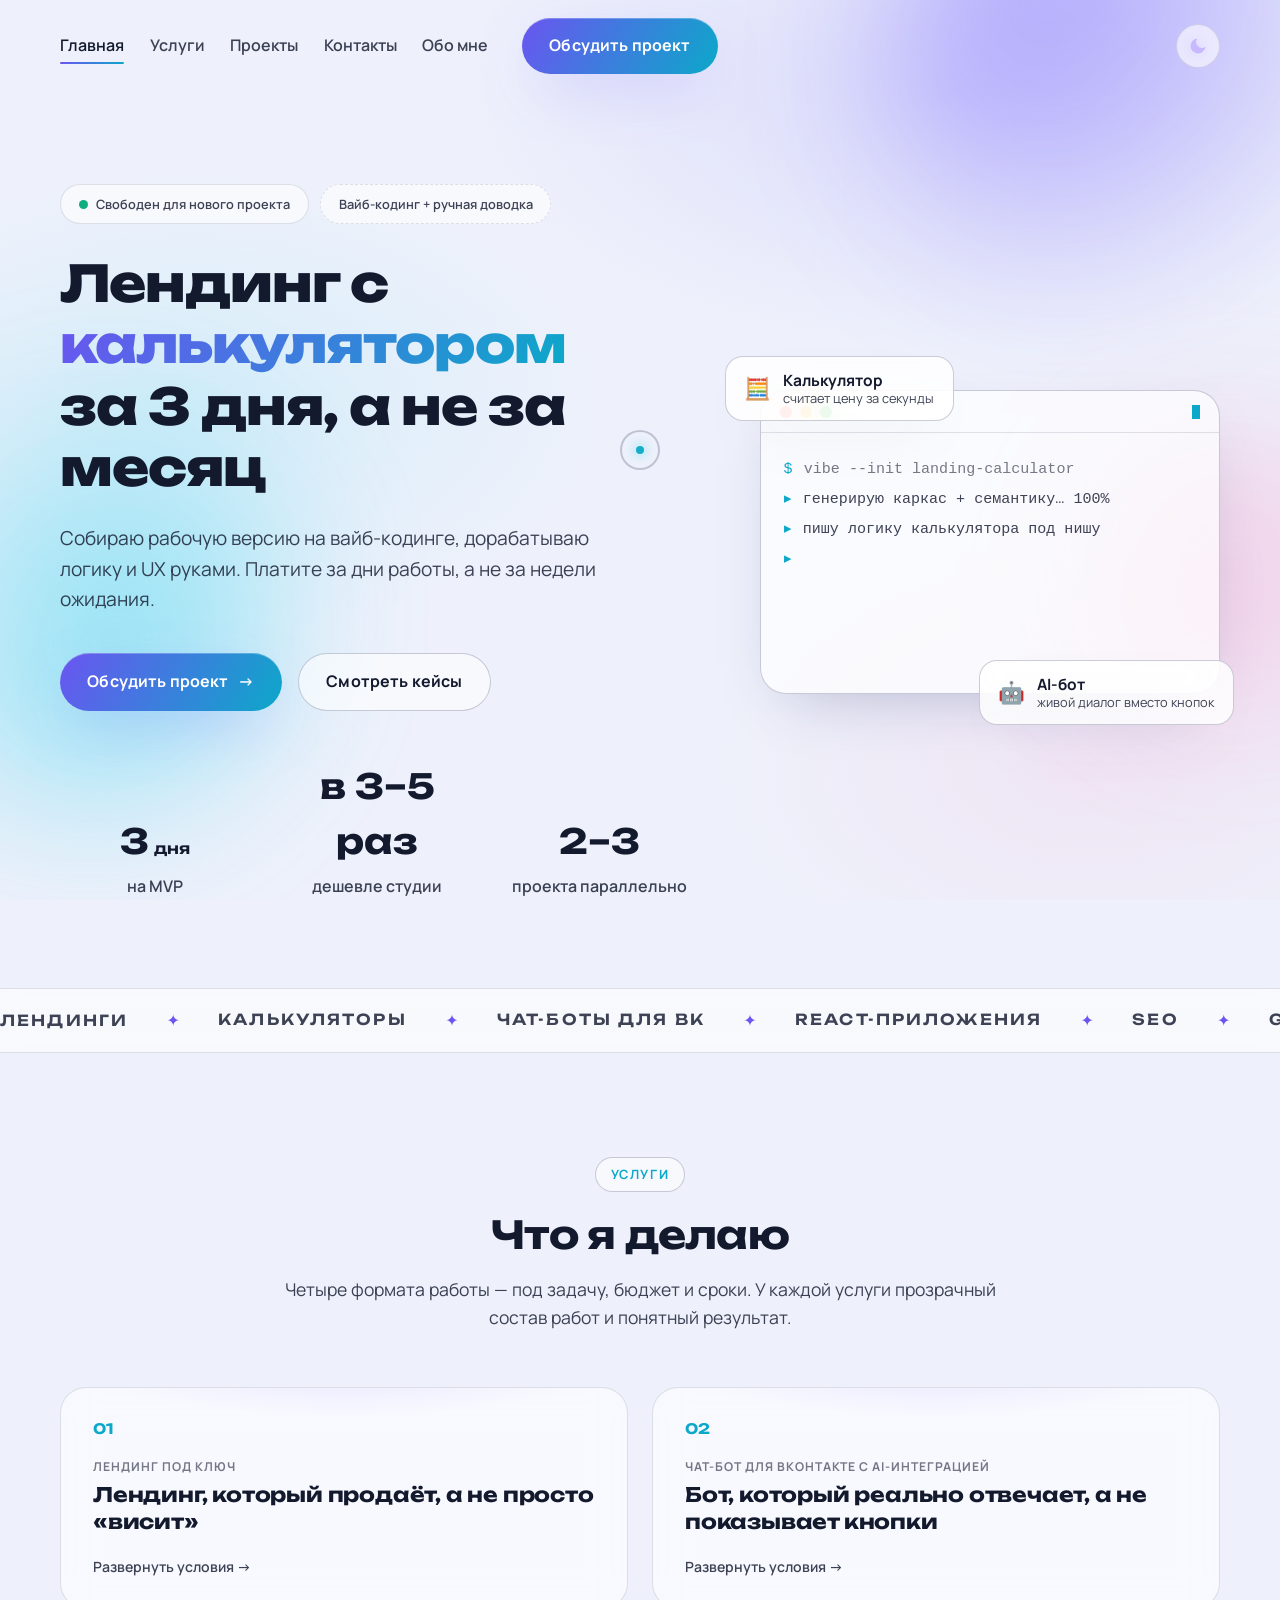
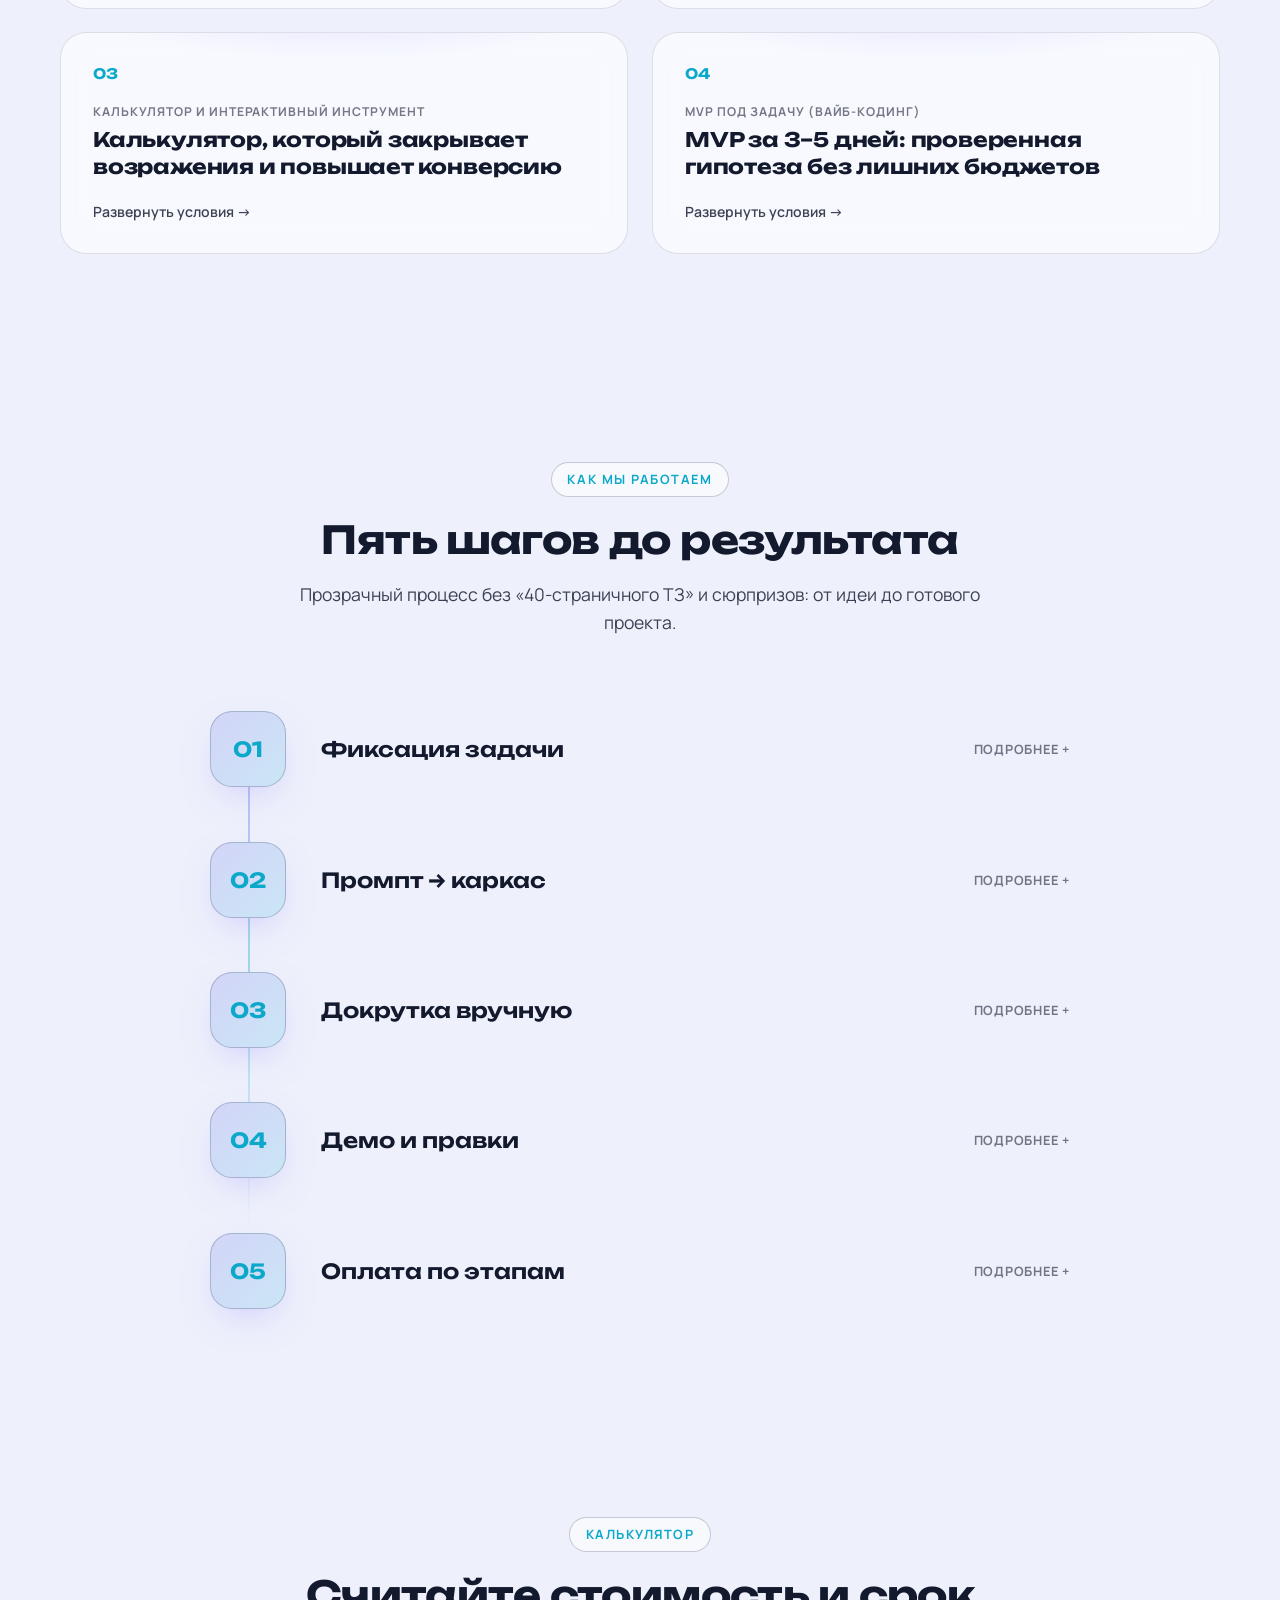
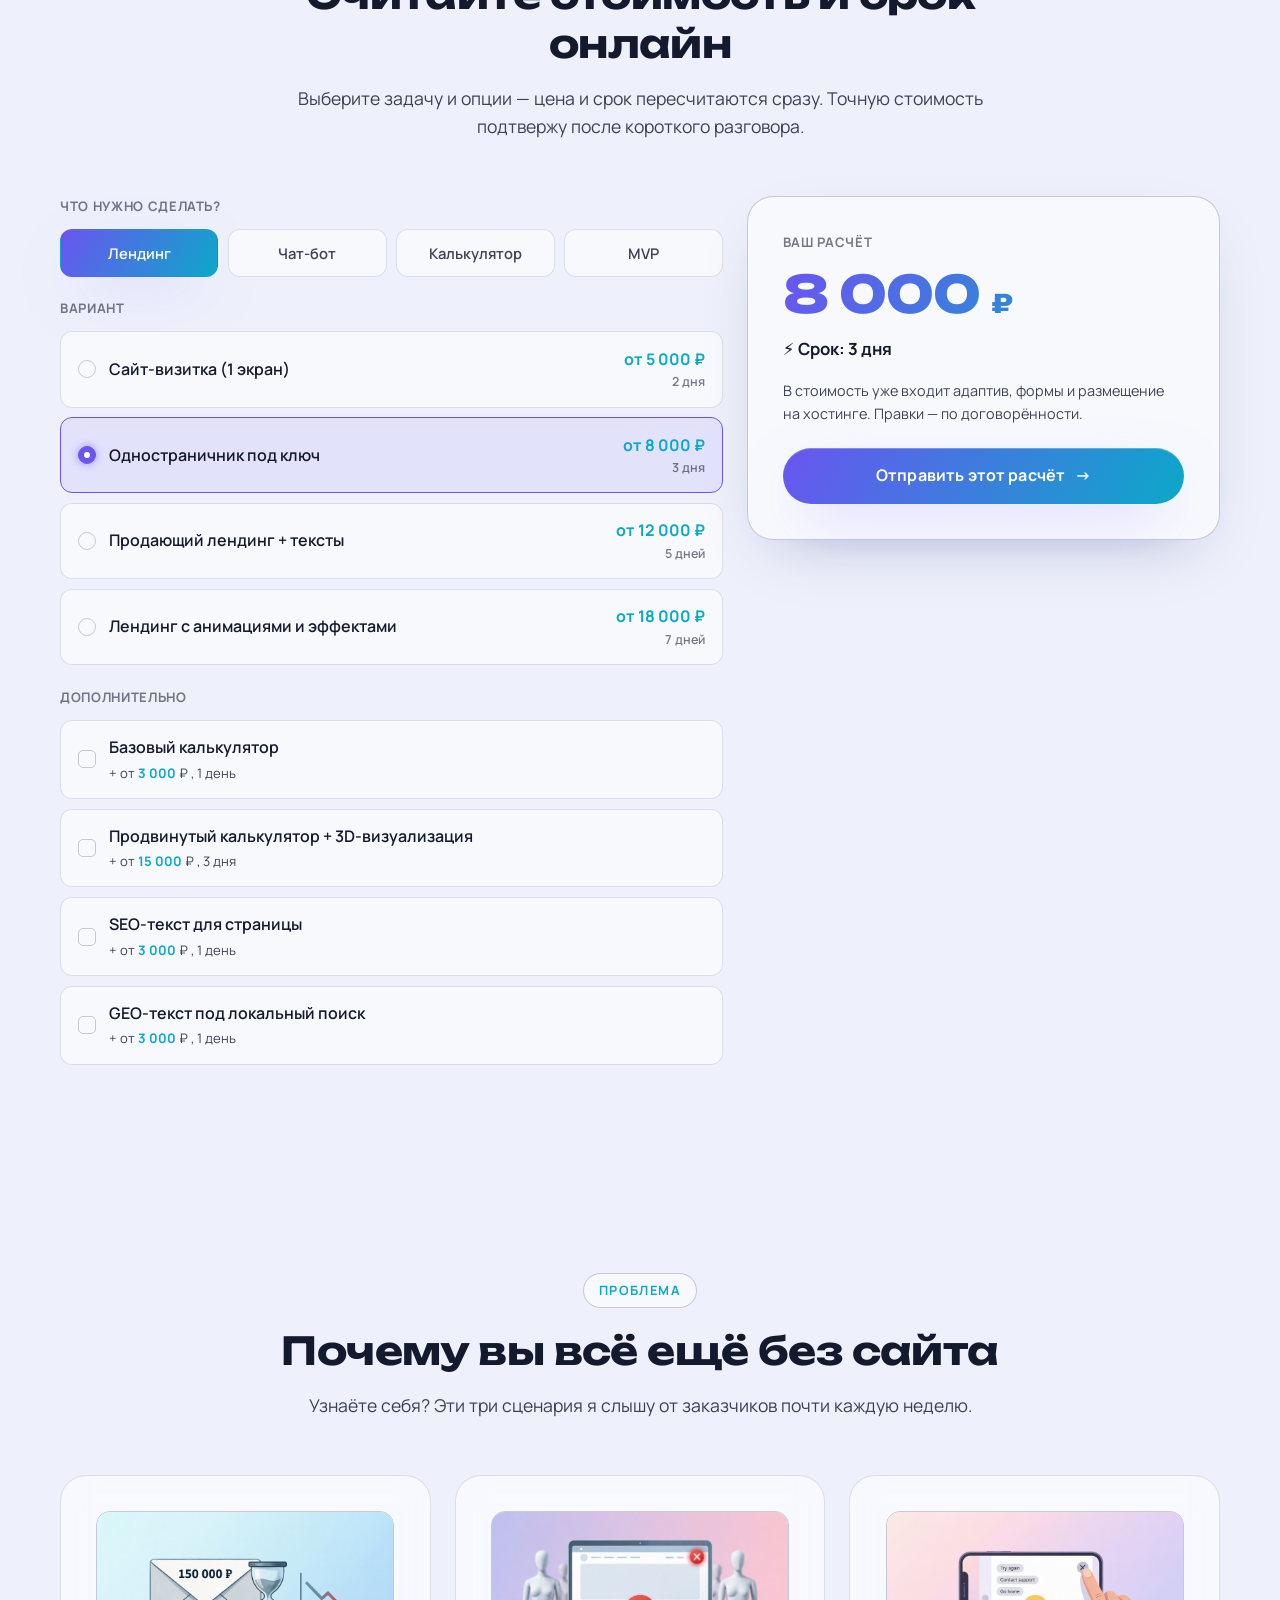
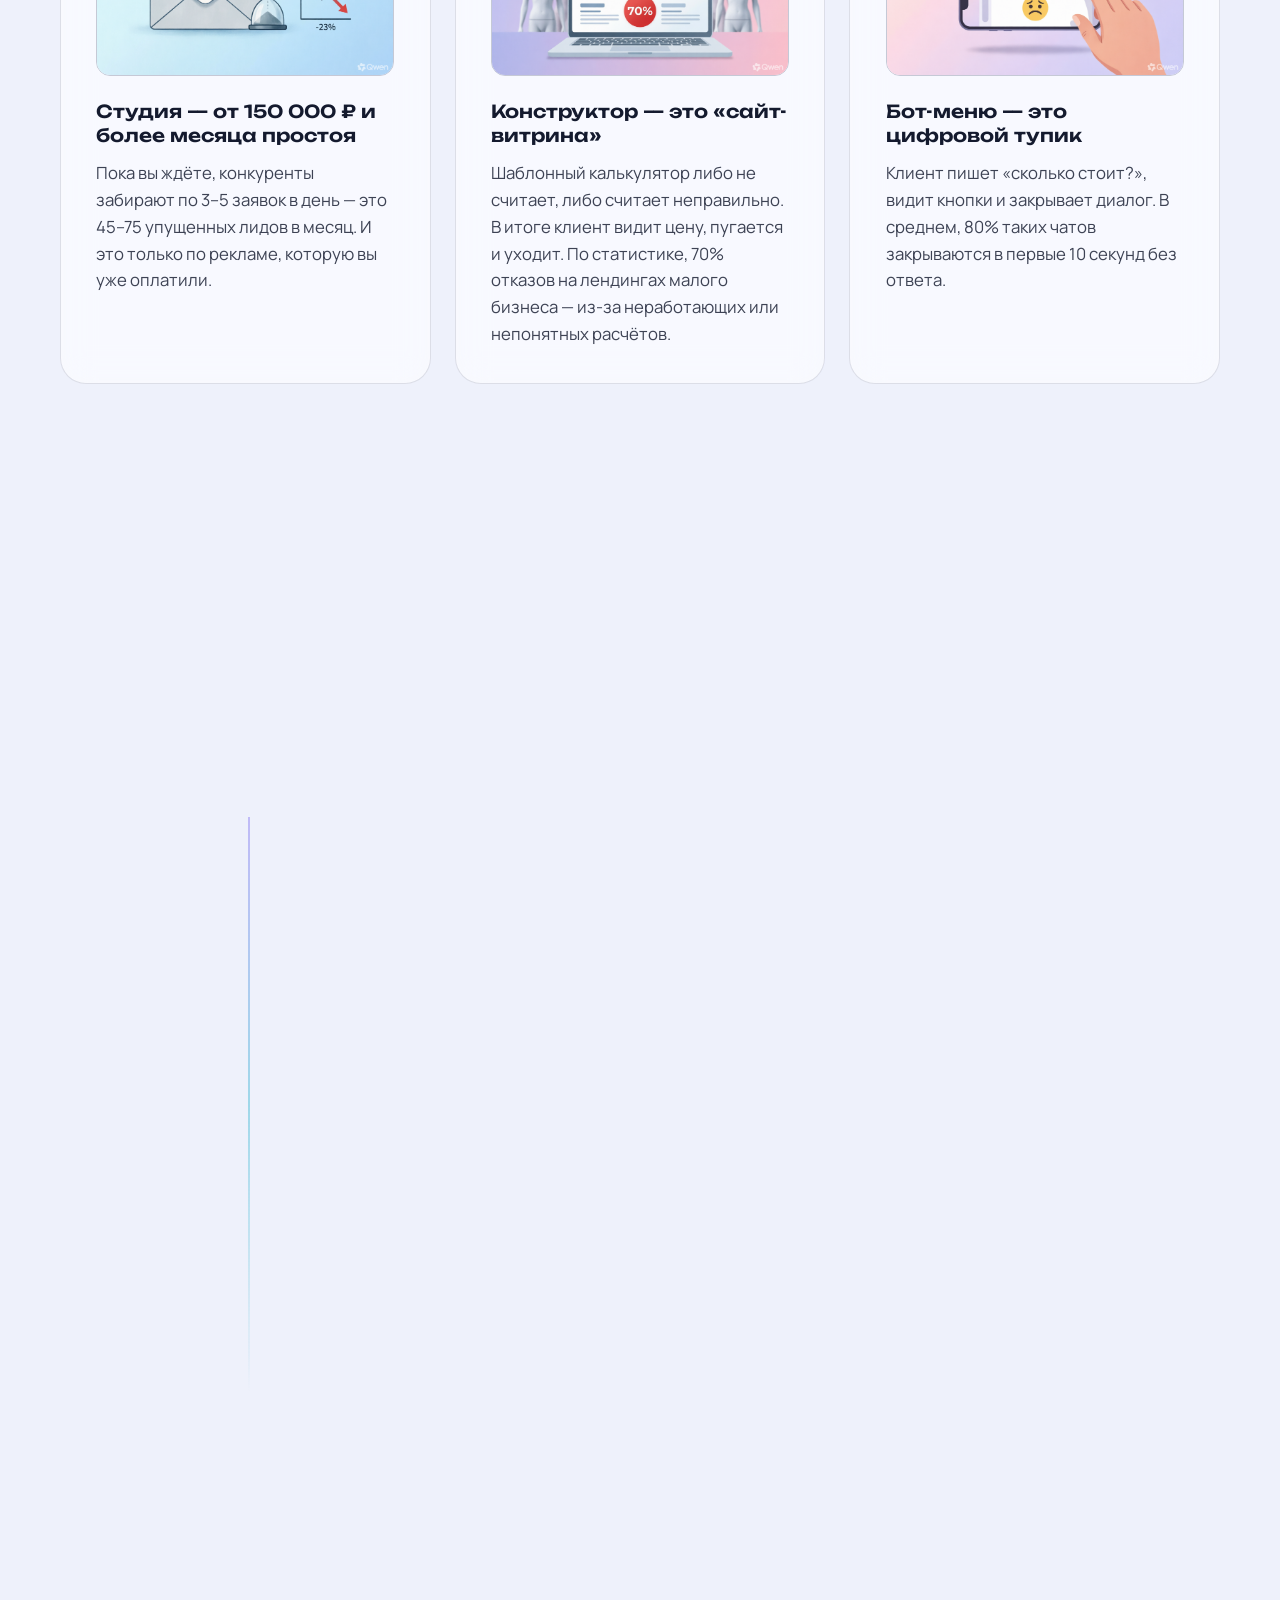
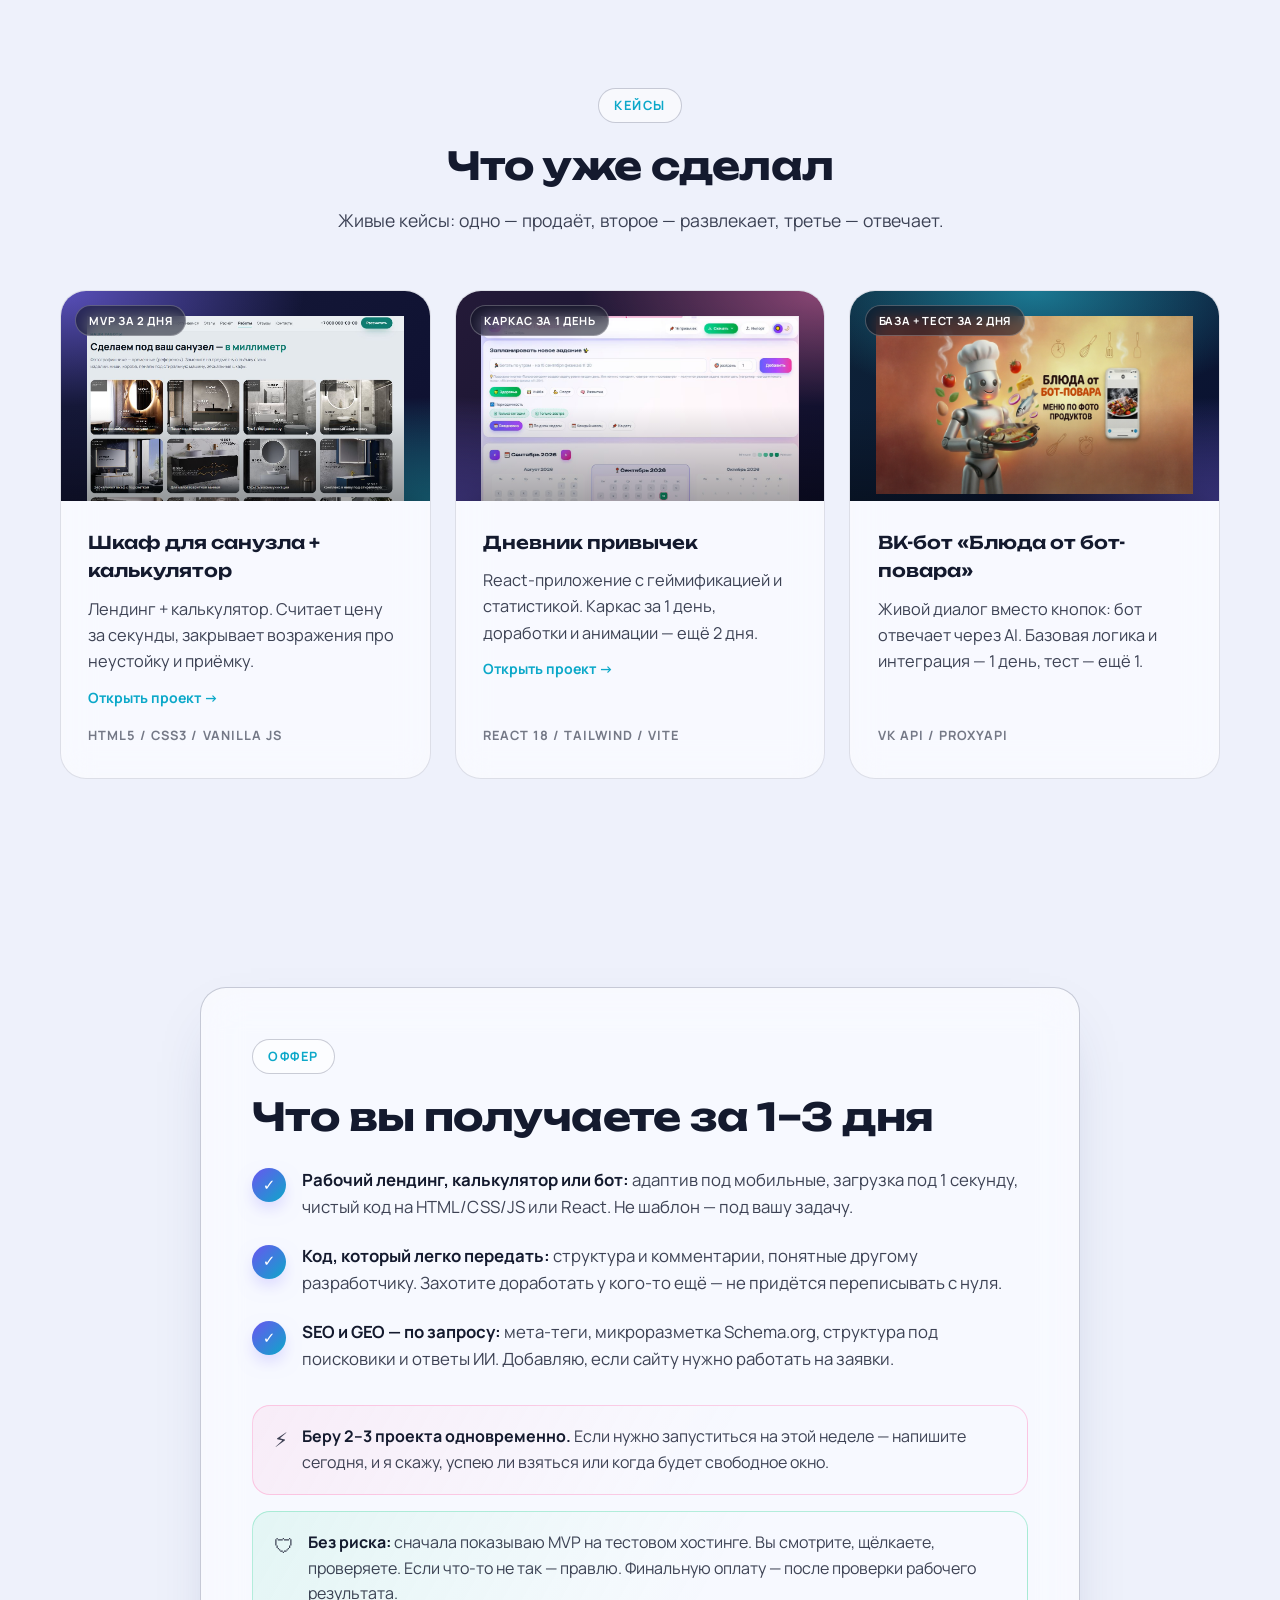
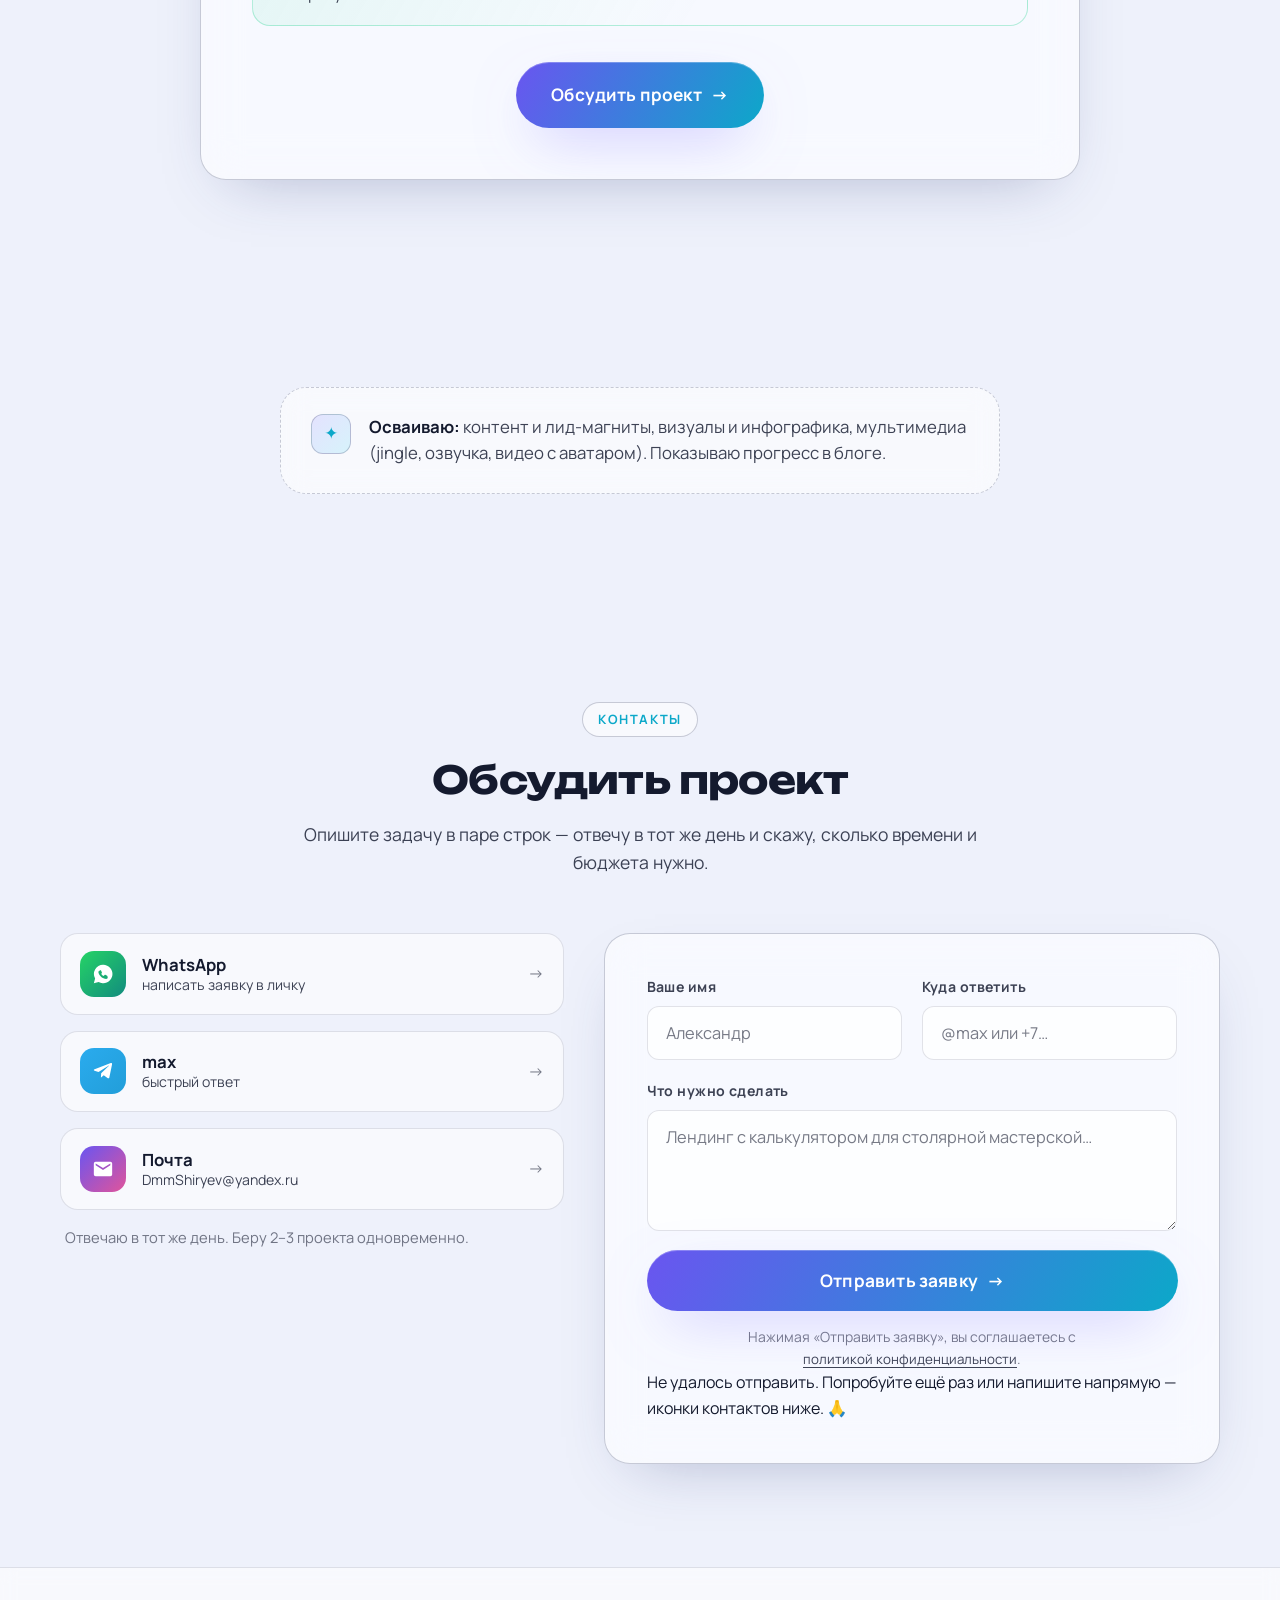
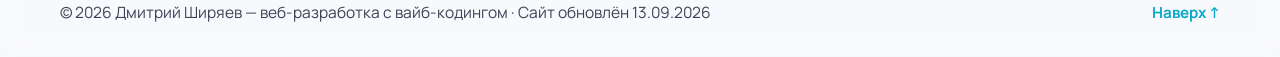
==== commit c4f0c278: "Fix calc summary auto-recalc + form submit via FormSubmit.co" ====
--- a/index.html
+++ b/index.html
@@ -876,6 +876,6 @@
       </div>
     </footer>
 
-    <script src="js/main.js?v=23"></script>
+    <script src="js/main.js?v=24"></script>
   </body>
 </html>
